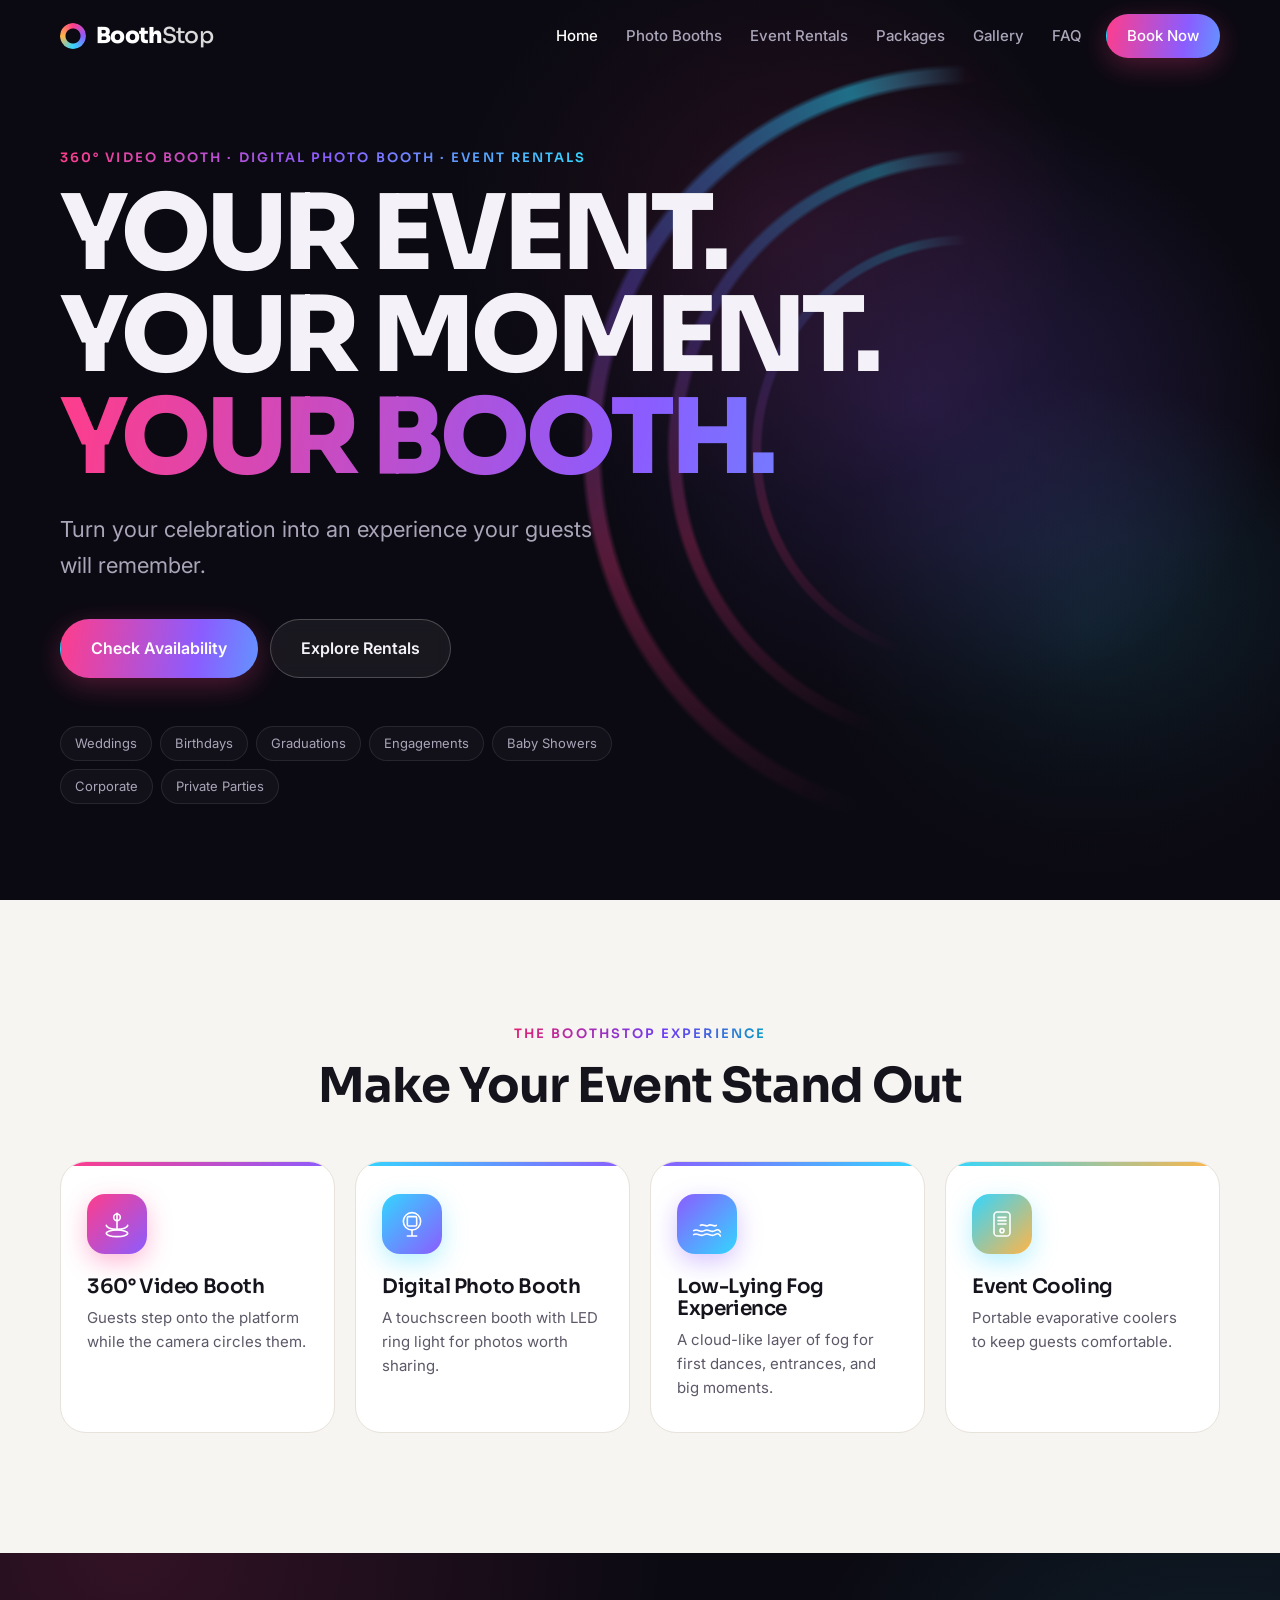
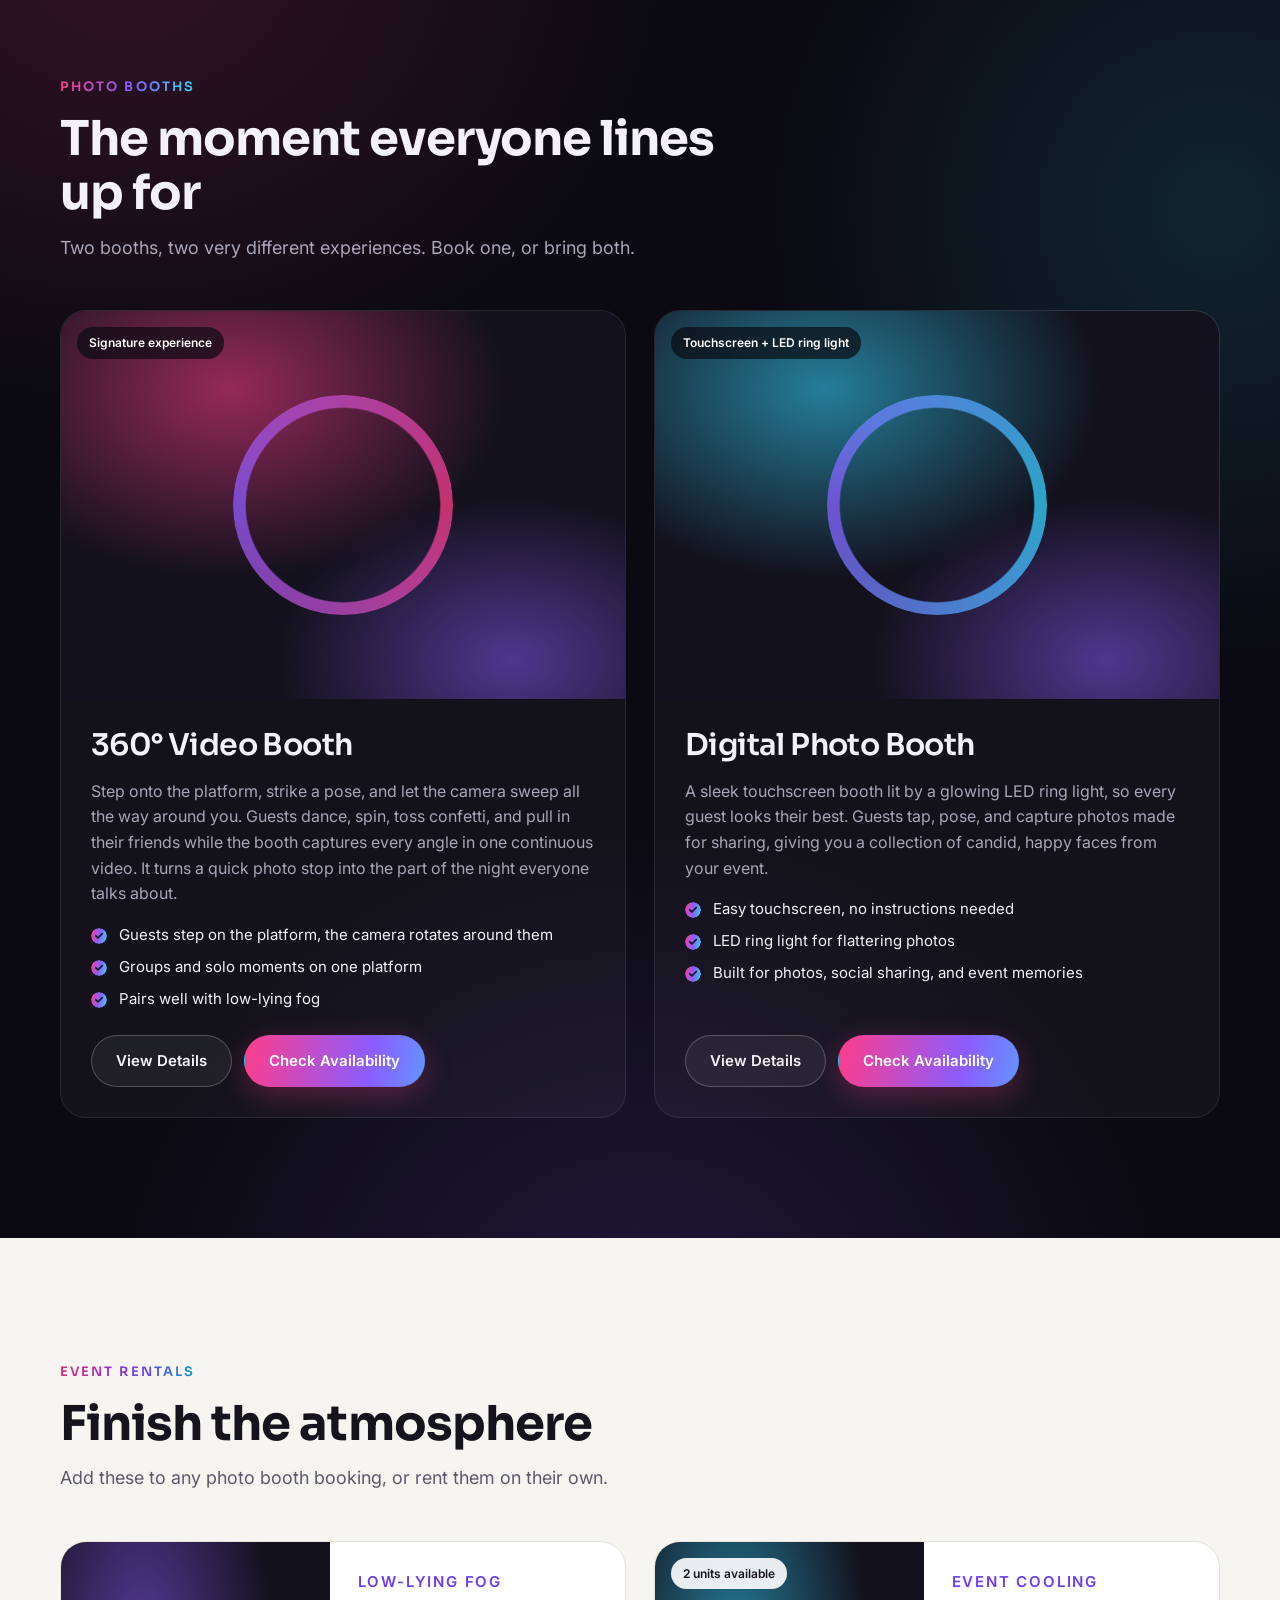
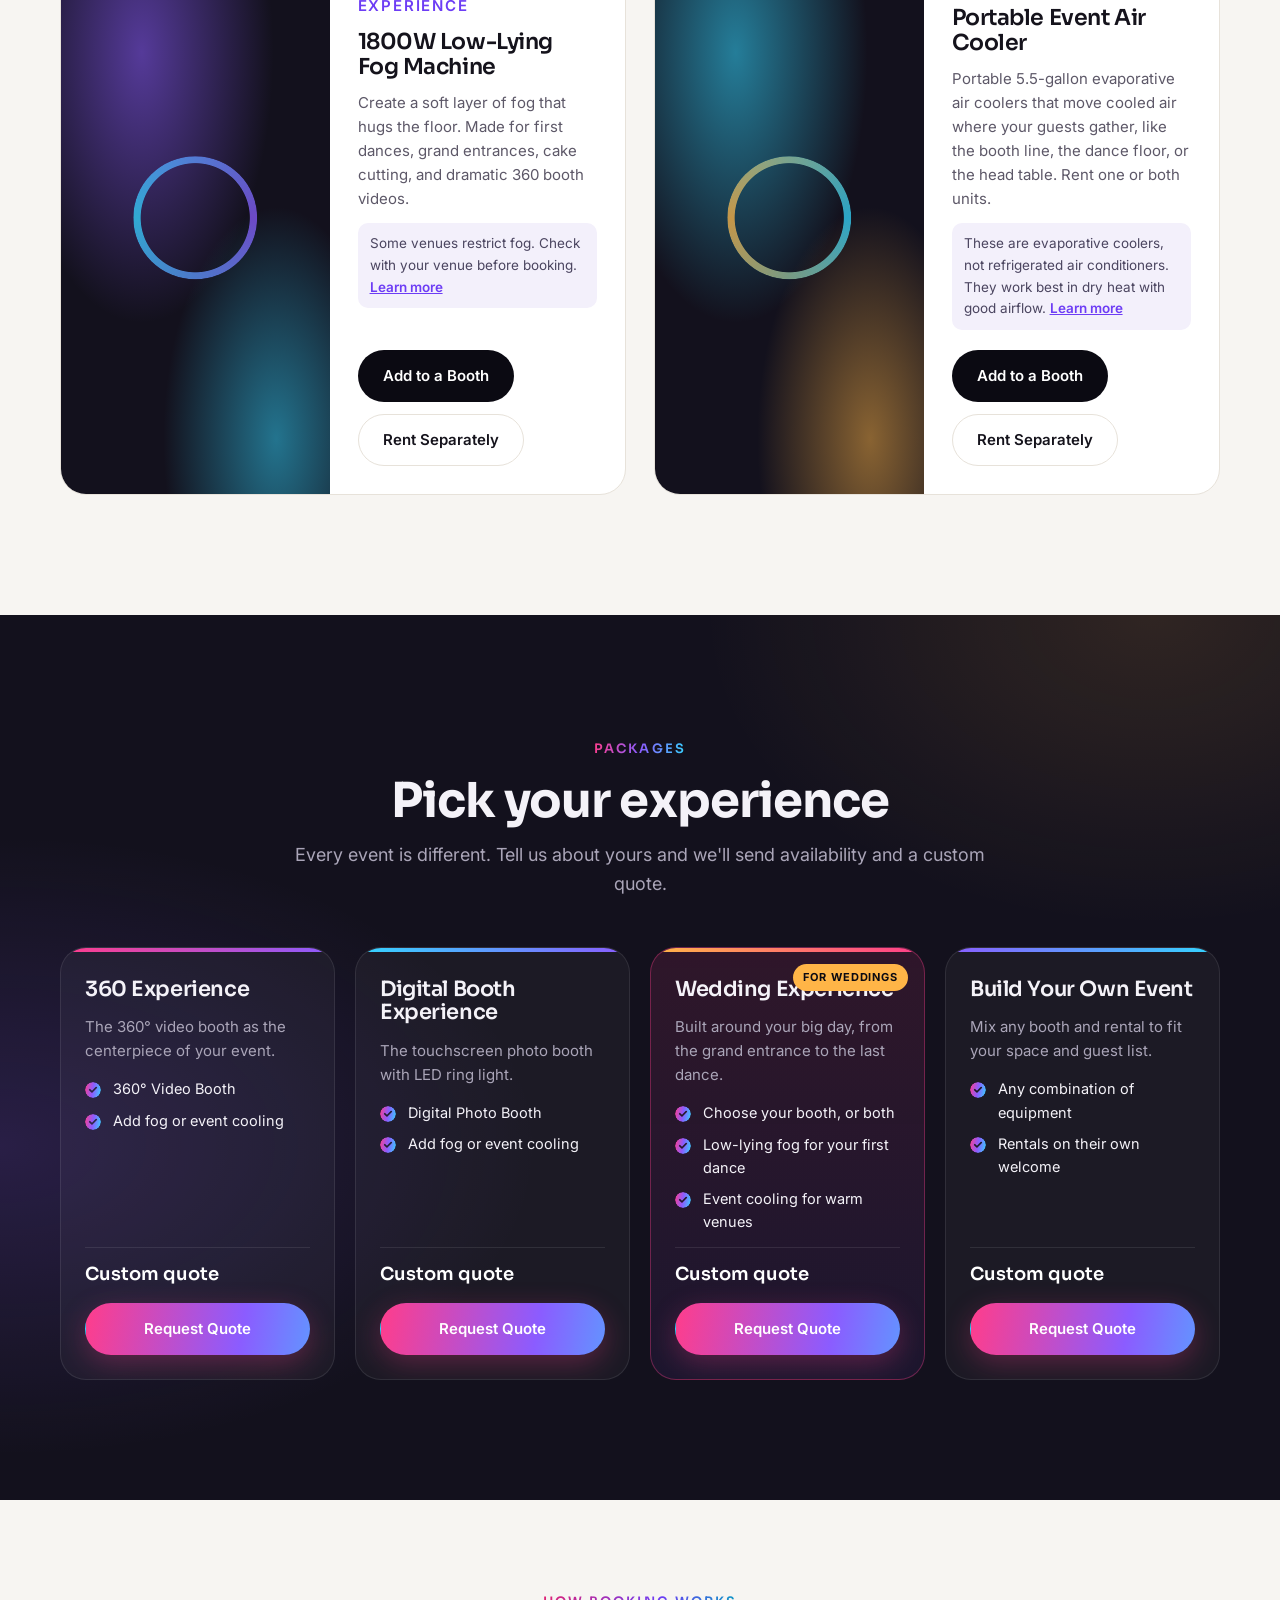
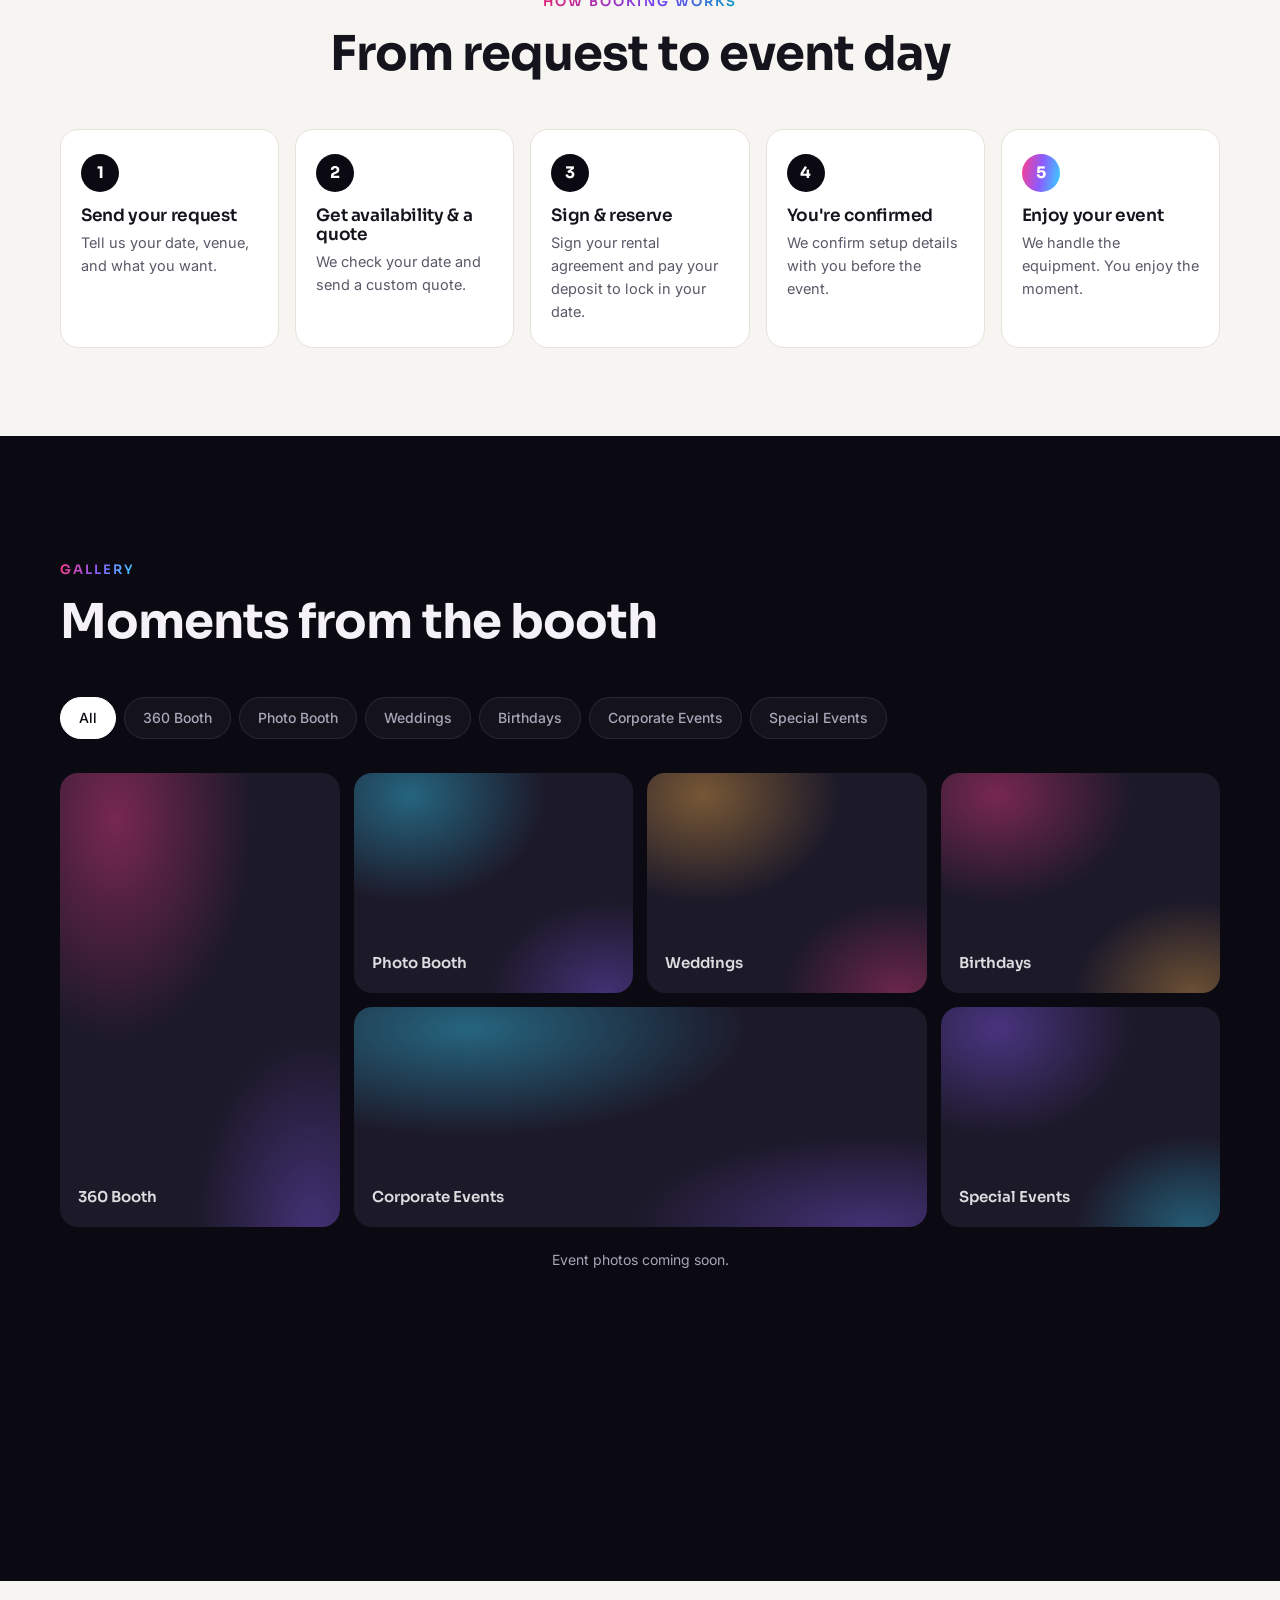
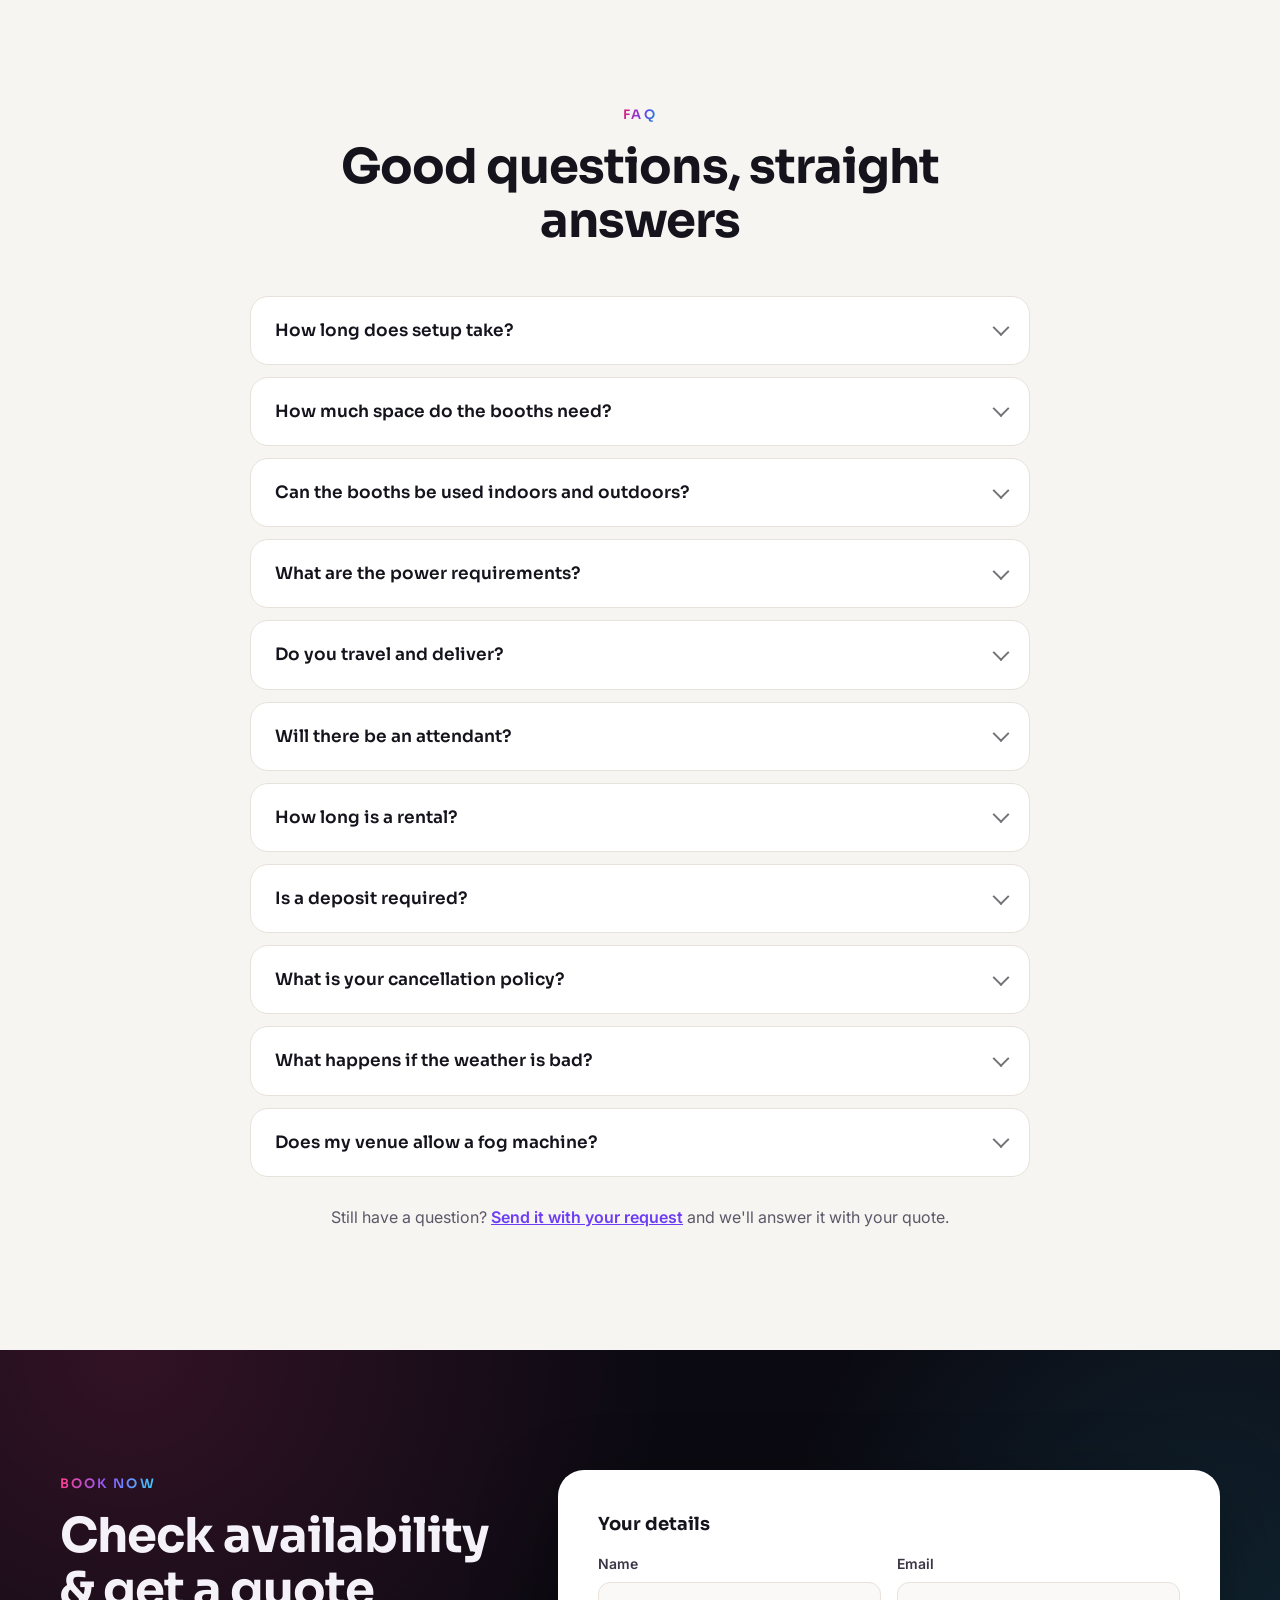
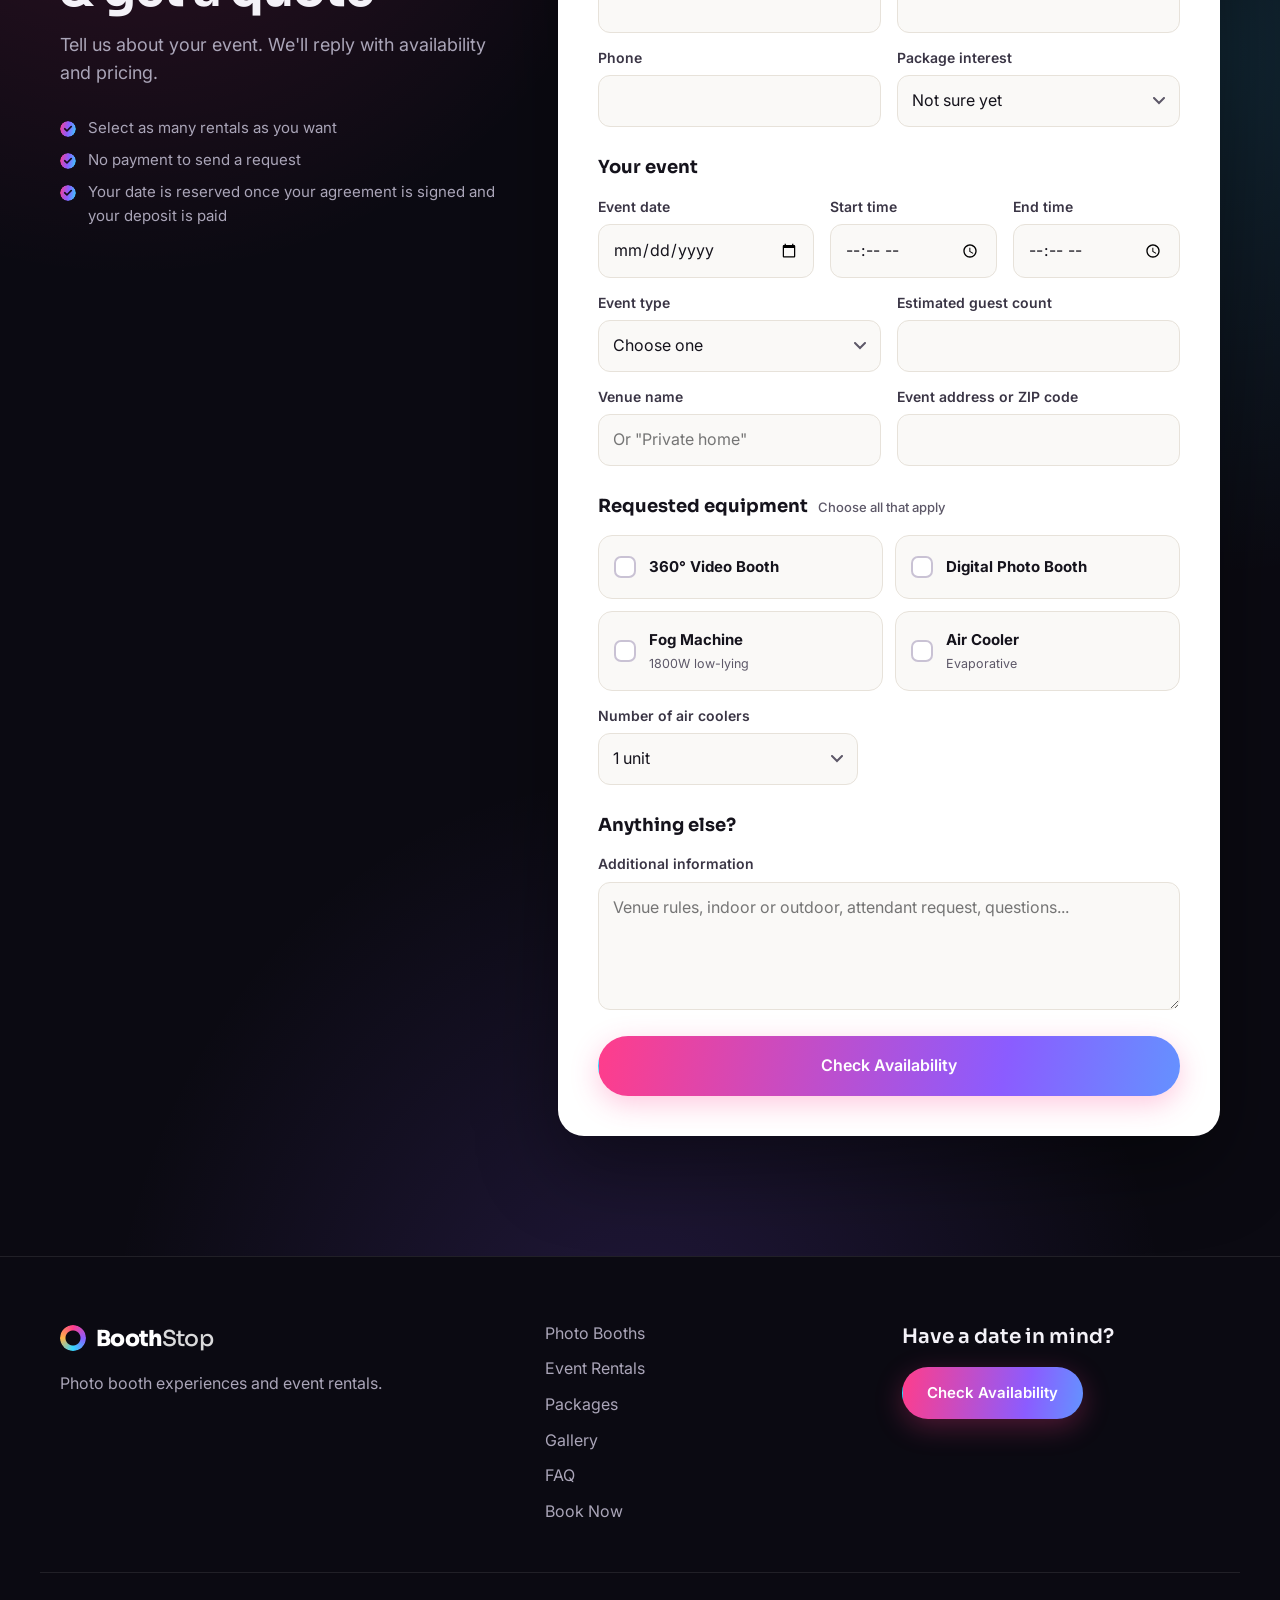
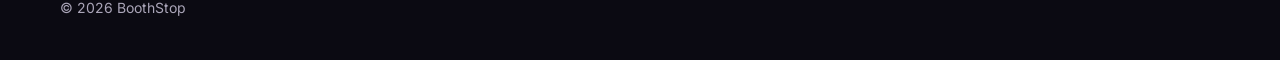
==== boothstop/index.html @ bef173d6 "Rename YouBooth to BoothStop Rename the site folder to boothstop/ and replace the brand name in the " ====
<!DOCTYPE html>
<html lang="en">
<head>
<meta charset="UTF-8">
<meta name="viewport" content="width=device-width,initial-scale=1.0">
<title>BoothStop | 360 Video Booth, Photo Booth &amp; Event Rentals</title>
<meta name="description" content="BoothStop brings a 360° video booth, a touchscreen digital photo booth, low-lying fog, and event cooling to weddings, birthdays, graduations, corporate events, and celebrations.">
<meta name="theme-color" content="#0b0a12">
<meta property="og:title" content="BoothStop | Your Event. Your Moment. Your Booth.">
<meta property="og:description" content="360° video booth, digital photo booth, low-lying fog, and event cooling rentals.">
<meta property="og:type" content="website">
<meta property="og:image" content="images/hero.jpg">
<link rel="icon" href="data:image/svg+xml,<svg xmlns='http://www.w3.org/2000/svg' viewBox='0 0 100 100'><defs><linearGradient id='g' x1='0' y1='0' x2='1' y2='1'><stop offset='0' stop-color='%23ff3d8b'/><stop offset='1' stop-color='%2333d6ff'/></linearGradient></defs><circle cx='50' cy='50' r='38' fill='none' stroke='url(%23g)' stroke-width='14'/></svg>">
<link rel="preconnect" href="https://fonts.googleapis.com">
<link rel="preconnect" href="https://fonts.gstatic.com" crossorigin>
<link href="https://fonts.googleapis.com/css2?family=Inter:wght@400;500;600&family=Sora:wght@500;600;700;800&display=swap" rel="stylesheet">
<link rel="stylesheet" href="styles.css">
</head>
<body>

<a class="skip" href="#main">Skip to content</a>

<!-- ============ HEADER ============ -->
<header class="site-header" id="top">
  <div class="wrap header-inner">
    <a href="#home" class="brand" aria-label="BoothStop home">
      <span class="brand-ring" aria-hidden="true"></span>
      <span class="brand-name">Booth<span>Stop</span></span>
    </a>
    <nav class="nav" id="nav" aria-label="Main">
      <a href="#home">Home</a>
      <a href="#photo-booths">Photo Booths</a>
      <a href="#event-rentals">Event Rentals</a>
      <a href="#packages">Packages</a>
      <a href="#gallery">Gallery</a>
      <a href="#faq">FAQ</a>
      <a href="#book" class="btn btn-primary btn-sm nav-cta">Book Now</a>
    </nav>
    <button class="menu-btn" id="menuBtn" aria-label="Open menu" aria-expanded="false" aria-controls="nav">
      <span></span><span></span><span></span>
    </button>
  </div>
</header>

<main id="main">

<!-- ============ HERO ============ -->
<section class="hero dark" id="home">
  <div class="hero-media" aria-hidden="true">
    <!-- Drop your best 360 booth event photo at images/hero.jpg (landscape, 2000px+ wide).
         Optional: images/hero.mp4 (short muted 360 clip) plays on top of the photo. -->
    <img class="hero-img" src="images/hero.jpg" alt="" data-optional>
    <video class="hero-video" autoplay muted loop playsinline preload="metadata" poster="images/hero.jpg" data-optional>
      <source src="images/hero.mp4" type="video/mp4">
    </video>
    <div class="hero-fallback">
      <div class="orbit"><span></span><span></span><span></span></div>
    </div>
    <div class="hero-shade"></div>
  </div>
  <div class="wrap hero-content">
    <p class="eyebrow">360° Video Booth · Digital Photo Booth · Event Rentals</p>
    <h1><span class="line">Your Event.</span><span class="line">Your Moment.</span><span class="line grad-text">Your Booth.</span></h1>
    <p class="lead">Turn your celebration into an experience your guests will remember.</p>
    <div class="btn-row">
      <a href="#book" class="btn btn-primary btn-lg">Check Availability</a>
      <a href="#event-rentals" class="btn btn-ghost btn-lg">Explore Rentals</a>
    </div>
    <ul class="hero-events" aria-label="Events we serve">
      <li>Weddings</li><li>Birthdays</li><li>Graduations</li><li>Engagements</li>
      <li>Baby Showers</li><li>Corporate</li><li>Private Parties</li>
    </ul>
  </div>
</section>

<!-- ============ STAND OUT ============ -->
<section class="section light" id="stand-out">
  <div class="wrap">
    <div class="section-head center">
      <p class="eyebrow">The BoothStop experience</p>
      <h2>Make Your Event Stand Out</h2>
    </div>
    <div class="feature-grid">
      <a href="#photo-booths" class="feature reveal" style="--c1:var(--magenta);--c2:var(--violet)">
        <span class="feature-icon" aria-hidden="true">
          <svg viewBox="0 0 48 48"><ellipse cx="24" cy="38" rx="16" ry="5"/><path d="M24 8v24"/><circle cx="24" cy="14" r="5"/><path d="M8 26a16 6 0 0 0 32 0"/></svg>
        </span>
        <h3>360° Video Booth</h3>
        <p>Guests step onto the platform while the camera circles them.</p>
      </a>
      <a href="#photo-booths" class="feature reveal" style="--c1:var(--cyan);--c2:var(--violet)">
        <span class="feature-icon" aria-hidden="true">
          <svg viewBox="0 0 48 48"><circle cx="24" cy="20" r="13"/><rect x="17" y="13" width="14" height="14" rx="2"/><path d="M24 33v9M17 42h14"/></svg>
        </span>
        <h3>Digital Photo Booth</h3>
        <p>A touchscreen booth with LED ring light for photos worth sharing.</p>
      </a>
      <a href="#event-rentals" class="feature reveal" style="--c1:var(--violet);--c2:var(--cyan)">
        <span class="feature-icon" aria-hidden="true">
          <svg viewBox="0 0 48 48"><path d="M4 34c6-4 10 4 16 0s10 4 16 0 8 2 8 2"/><path d="M4 40c6-4 10 4 16 0s10 4 16 0 8 2 8 2"/><path d="M14 26c4-3 8 3 12 0s8 3 12 0"/></svg>
        </span>
        <h3>Low-Lying Fog Experience</h3>
        <p>A cloud-like layer of fog for first dances, entrances, and big moments.</p>
      </a>
      <a href="#event-rentals" class="feature reveal" style="--c1:var(--cyan);--c2:var(--amber)">
        <span class="feature-icon" aria-hidden="true">
          <svg viewBox="0 0 48 48"><rect x="12" y="6" width="24" height="36" rx="5"/><path d="M18 14h12M18 19h12M18 24h12"/><circle cx="24" cy="34" r="3"/></svg>
        </span>
        <h3>Event Cooling</h3>
        <p>Portable evaporative coolers to keep guests comfortable.</p>
      </a>
    </div>
  </div>
</section>

<!-- ============ PHOTO BOOTHS ============ -->
<section class="section dark glow-bg" id="photo-booths">
  <div class="wrap">
    <div class="section-head">
      <p class="eyebrow">Photo Booths</p>
      <h2>The moment everyone lines up for</h2>
      <p class="sub">Two booths, two very different experiences. Book one, or bring both.</p>
    </div>

    <div class="booth-grid">
      <article class="booth-card reveal" data-product="360-booth">
        <div class="media product" data-label="360° Video Booth" style="--c1:var(--magenta);--c2:var(--violet)">
          <!-- Your photo: images/360-booth.jpg -->
          <img src="images/360-booth.jpg" alt="BoothStop 360 degree video booth platform with rotating camera arm" loading="lazy" data-optional>
          <span class="tag">Signature experience</span>
        </div>
        <div class="card-body">
          <h3>360° Video Booth</h3>
          <p>Step onto the platform, strike a pose, and let the camera sweep all the way around you. Guests dance, spin, toss confetti, and pull in their friends while the booth captures every angle in one continuous video. It turns a quick photo stop into the part of the night everyone talks about.</p>
          <ul class="ticks">
            <li>Guests step on the platform, the camera rotates around them</li>
            <li>Groups and solo moments on one platform</li>
            <li>Pairs well with low-lying fog</li>
          </ul>
          <div class="btn-row">
            <button class="btn btn-ghost" data-details="360-booth">View Details</button>
            <a href="#book" class="btn btn-primary" data-prefill="360">Check Availability</a>
          </div>
        </div>
      </article>

      <article class="booth-card reveal" data-product="digital-booth">
        <div class="media product" data-label="Digital Photo Booth" style="--c1:var(--cyan);--c2:var(--violet)">
          <!-- Your photo: images/digital-booth.jpg -->
          <img src="images/digital-booth.jpg" alt="BoothStop touchscreen digital photo booth with LED ring light" loading="lazy" data-optional>
          <span class="tag">Touchscreen + LED ring light</span>
        </div>
        <div class="card-body">
          <h3>Digital Photo Booth</h3>
          <p>A sleek touchscreen booth lit by a glowing LED ring light, so every guest looks their best. Guests tap, pose, and capture photos made for sharing, giving you a collection of candid, happy faces from your event.</p>
          <ul class="ticks">
            <li>Easy touchscreen, no instructions needed</li>
            <li>LED ring light for flattering photos</li>
            <li>Built for photos, social sharing, and event memories</li>
          </ul>
          <div class="btn-row">
            <button class="btn btn-ghost" data-details="digital-booth">View Details</button>
            <a href="#book" class="btn btn-primary" data-prefill="digital">Check Availability</a>
          </div>
        </div>
      </article>
    </div>
  </div>
</section>

<!-- ============ EVENT RENTALS ============ -->
<section class="section light" id="event-rentals">
  <div class="wrap">
    <div class="section-head">
      <p class="eyebrow">Event Rentals</p>
      <h2>Finish the atmosphere</h2>
      <p class="sub">Add these to any photo booth booking, or rent them on their own.</p>
    </div>

    <div class="rental-grid">
      <article class="rental-card reveal">
        <div class="media product" data-label="Low-Lying Fog Machine" style="--c1:var(--violet);--c2:var(--cyan)">
          <!-- Your photo: images/fog-machine.jpg -->
          <img src="images/fog-machine.jpg" alt="BoothStop 1800W low-lying fog machine" loading="lazy" data-optional>
        </div>
        <div class="card-body">
          <p class="kicker">Low-Lying Fog Experience</p>
          <h3>1800W Low-Lying Fog Machine</h3>
          <p>Create a soft layer of fog that hugs the floor. Made for first dances, grand entrances, cake cutting, and dramatic 360 booth videos.</p>
          <p class="note">Some venues restrict fog. Check with your venue before booking. <a href="#faq-fog">Learn more</a></p>
          <div class="btn-row">
            <a href="#book" class="btn btn-dark" data-prefill="fog" data-addon>Add to a Booth</a>
            <a href="#book" class="btn btn-outline" data-prefill="fog">Rent Separately</a>
          </div>
        </div>
      </article>

      <article class="rental-card reveal">
        <div class="media product" data-label="Portable Event Air Cooler" style="--c1:var(--cyan);--c2:var(--amber)">
          <!-- Your photo: images/air-cooler.jpg -->
          <img src="images/air-cooler.jpg" alt="BoothStop portable 5.5 gallon evaporative air cooler" loading="lazy" data-optional>
          <span class="tag tag-light">2 units available</span>
        </div>
        <div class="card-body">
          <p class="kicker">Event Cooling</p>
          <h3>Portable Event Air Cooler</h3>
          <p>Portable 5.5-gallon evaporative air coolers that move cooled air where your guests gather, like the booth line, the dance floor, or the head table. Rent one or both units.</p>
          <p class="note">These are evaporative coolers, not refrigerated air conditioners. They work best in dry heat with good airflow. <a href="#faq-weather">Learn more</a></p>
          <div class="btn-row">
            <a href="#book" class="btn btn-dark" data-prefill="cooler" data-addon>Add to a Booth</a>
            <a href="#book" class="btn btn-outline" data-prefill="cooler">Rent Separately</a>
          </div>
        </div>
      </article>
    </div>
  </div>
</section>

<!-- ============ PACKAGES ============ -->
<section class="section dark glow-bg alt" id="packages">
  <div class="wrap">
    <div class="section-head center">
      <p class="eyebrow">Packages</p>
      <h2>Pick your experience</h2>
      <p class="sub">Every event is different. Tell us about yours and we'll send availability and a custom quote.</p>
    </div>

    <div class="package-grid">
      <article class="package reveal" data-package="360-experience">
        <div class="package-top" style="--c1:var(--magenta);--c2:var(--violet)"></div>
        <h3>360 Experience</h3>
        <p>The 360° video booth as the centerpiece of your event.</p>
        <ul class="ticks">
          <li>360° Video Booth</li>
          <li>Add fog or event cooling</li>
        </ul>
        <p class="price" data-price>Custom quote</p>
        <a href="#book" class="btn btn-primary btn-block" data-package-select="360-experience">Request Quote</a>
      </article>

      <article class="package reveal" data-package="digital-experience">
        <div class="package-top" style="--c1:var(--cyan);--c2:var(--violet)"></div>
        <h3>Digital Booth Experience</h3>
        <p>The touchscreen photo booth with LED ring light.</p>
        <ul class="ticks">
          <li>Digital Photo Booth</li>
          <li>Add fog or event cooling</li>
        </ul>
        <p class="price" data-price>Custom quote</p>
        <a href="#book" class="btn btn-primary btn-block" data-package-select="digital-experience">Request Quote</a>
      </article>

      <article class="package featured reveal" data-package="wedding-experience">
        <span class="ribbon">For weddings</span>
        <div class="package-top" style="--c1:var(--amber);--c2:var(--magenta)"></div>
        <h3>Wedding Experience</h3>
        <p>Built around your big day, from the grand entrance to the last dance.</p>
        <ul class="ticks">
          <li>Choose your booth, or both</li>
          <li>Low-lying fog for your first dance</li>
          <li>Event cooling for warm venues</li>
        </ul>
        <p class="price" data-price>Custom quote</p>
        <a href="#book" class="btn btn-primary btn-block" data-package-select="wedding-experience">Request Quote</a>
      </article>

      <article class="package reveal" data-package="build-your-own">
        <div class="package-top" style="--c1:var(--violet);--c2:var(--cyan)"></div>
        <h3>Build Your Own Event</h3>
        <p>Mix any booth and rental to fit your space and guest list.</p>
        <ul class="ticks">
          <li>Any combination of equipment</li>
          <li>Rentals on their own welcome</li>
        </ul>
        <p class="price" data-price>Custom quote</p>
        <a href="#book" class="btn btn-primary btn-block" data-package-select="build-your-own">Request Quote</a>
      </article>
    </div>
  </div>
</section>

<!-- ============ HOW BOOKING WORKS ============ -->
<section class="section light tight" id="how-it-works">
  <div class="wrap">
    <div class="section-head center">
      <p class="eyebrow">How booking works</p>
      <h2>From request to event day</h2>
    </div>
    <ol class="steps">
      <li class="reveal"><span class="step-n">1</span><h3>Send your request</h3><p>Tell us your date, venue, and what you want.</p></li>
      <li class="reveal"><span class="step-n">2</span><h3>Get availability &amp; a quote</h3><p>We check your date and send a custom quote.</p></li>
      <li class="reveal"><span class="step-n">3</span><h3>Sign &amp; reserve</h3><p>Sign your rental agreement and pay your deposit to lock in your date.</p></li>
      <li class="reveal"><span class="step-n">4</span><h3>You're confirmed</h3><p>We confirm setup details with you before the event.</p></li>
      <li class="reveal"><span class="step-n">5</span><h3>Enjoy your event</h3><p>We handle the equipment. You enjoy the moment.</p></li>
    </ol>
  </div>
</section>

<!-- ============ TESTIMONIALS (hidden until you have real reviews) ============
     Remove the "hidden" attribute and replace the example block with real reviews. -->
<section class="section light" id="testimonials" hidden>
  <div class="wrap">
    <div class="section-head center"><p class="eyebrow">Reviews</p><h2>What hosts say</h2></div>
    <div class="quote-grid">
      <!-- <figure class="quote"><blockquote>Real review text.</blockquote><figcaption>Name, Event type</figcaption></figure> -->
    </div>
  </div>
</section>

<!-- ============ GALLERY ============ -->
<section class="section dark" id="gallery">
  <div class="wrap">
    <div class="section-head">
      <p class="eyebrow">Gallery</p>
      <h2>Moments from the booth</h2>
    </div>
    <div class="filters" role="tablist" aria-label="Gallery categories">
      <button role="tab" class="chip" aria-selected="true" data-filter="all">All</button>
      <button role="tab" class="chip" aria-selected="false" data-filter="360">360 Booth</button>
      <button role="tab" class="chip" aria-selected="false" data-filter="photo-booth">Photo Booth</button>
      <button role="tab" class="chip" aria-selected="false" data-filter="weddings">Weddings</button>
      <button role="tab" class="chip" aria-selected="false" data-filter="birthdays">Birthdays</button>
      <button role="tab" class="chip" aria-selected="false" data-filter="corporate">Corporate Events</button>
      <button role="tab" class="chip" aria-selected="false" data-filter="special">Special Events</button>
    </div>
    <div class="gallery-grid" id="galleryGrid" aria-live="polite"></div>
  </div>
</section>

<!-- ============ SERVICE AREA (hidden until defined) ============
     Remove "hidden" and list the cities or ZIP codes you serve. -->
<section class="section light tight" id="service-area" hidden>
  <div class="wrap">
    <div class="section-head center"><p class="eyebrow">Service area</p><h2>Where we travel</h2></div>
    <ul class="area-list"></ul>
  </div>
</section>

<!-- ============ FAQ ============ -->
<section class="section light" id="faq">
  <div class="wrap narrow">
    <div class="section-head center">
      <p class="eyebrow">FAQ</p>
      <h2>Good questions, straight answers</h2>
    </div>

    <div class="faq-list">
      <details>
        <summary>How long does setup take?</summary>
        <p>Setup time depends on which booth and rentals you book and how easy it is to reach your setup spot at the venue. We confirm your arrival and setup window in your quote, so everything is ready before guests arrive.</p>
      </details>
      <details>
        <summary>How much space do the booths need?</summary>
        <p>The 360° Video Booth needs open space around the platform so the camera can rotate safely. The Digital Photo Booth needs room for the booth plus a spot for guests to pose. Tell us about your venue and we'll confirm the space you need in your quote.</p>
      </details>
      <details>
        <summary>Can the booths be used indoors and outdoors?</summary>
        <p>Yes, with the right setup. Indoors is simplest. For outdoor events, the equipment needs a flat surface, shade, and protection from rain and wind. Share your plans in your request and we'll help you pick the right spot.</p>
      </details>
      <details>
        <summary>What are the power requirements?</summary>
        <p>Each piece of equipment needs access to a power outlet near its setup spot. The fog machine is rated at 1800W. In most US venues, one standard 15-amp circuit supplies about 1800W, so the fog machine should run on its own circuit, separate from the booth and coolers, to avoid tripping a breaker. Ask your venue which outlets share a circuit.</p>
      </details>
      <details>
        <summary>Do you travel and deliver?</summary>
        <p>Delivery and travel depend on where your event is. Include your venue address or ZIP code in your request and we'll include delivery details in your quote.</p>
      </details>
      <details>
        <summary>Will there be an attendant?</summary>
        <p>Let us know in your request if you want an attendant at your event. We'll confirm attendant availability and details in your quote.</p>
      </details>
      <details>
        <summary>How long is a rental?</summary>
        <p>Tell us your event start and end times. Your quote lists the rental window for your event.</p>
      </details>
      <details>
        <summary>Is a deposit required?</summary>
        <p>Yes. A deposit reserves your date. Your date is not held until your rental agreement is signed and your deposit is received. The deposit amount and payment details are in your quote.</p>
      </details>
      <details>
        <summary>What is your cancellation policy?</summary>
        <p>Cancellation terms are in your rental agreement, and you'll see them before you sign. If you have questions about them, ask before you book.</p>
      </details>
      <details id="faq-weather">
        <summary>What happens if the weather is bad?</summary>
        <p>Rain and strong wind can damage electronics, so outdoor setups need cover. If the forecast looks risky, we'll talk with you before event day about moving the setup to a covered area. For event cooling, keep in mind that our air coolers are evaporative. They cool best in dry heat with airflow and cool less in very humid weather.</p>
      </details>
      <details id="faq-fog">
        <summary>Does my venue allow a fog machine?</summary>
        <p>Some venues restrict fog or haze because it can set off smoke detectors or fire alarms. Check with your venue coordinator before booking and ask if they need to know in advance. We'll ask about venue rules during your quote.</p>
      </details>
    </div>
    <p class="faq-more">Still have a question? <a href="#book">Send it with your request</a> and we'll answer it with your quote.</p>
  </div>
</section>

<!-- ============ BOOKING ============ -->
<section class="section dark glow-bg" id="book">
  <div class="wrap book-wrap">
    <div class="book-intro">
      <p class="eyebrow">Book Now</p>
      <h2>Check availability &amp; get a quote</h2>
      <p class="sub">Tell us about your event. We'll reply with availability and pricing.</p>
      <ul class="ticks">
        <li>Select as many rentals as you want</li>
        <li>No payment to send a request</li>
        <li>Your date is reserved once your agreement is signed and your deposit is paid</li>
      </ul>
    </div>

    <div class="form-card">
      <form id="bookingForm" novalidate>
        <input type="hidden" name="package" id="packageField" value="">
        <!-- Spam trap: real people never see or fill this -->
        <input type="text" name="company_website" class="hp" tabindex="-1" autocomplete="off" aria-hidden="true">

        <fieldset>
          <legend>Your details</legend>
          <div class="grid-2">
            <label class="field">Name<input type="text" name="name" autocomplete="name" required></label>
            <label class="field">Email<input type="email" name="email" autocomplete="email" required></label>
            <label class="field">Phone<input type="tel" name="phone" autocomplete="tel" required></label>
            <label class="field">Package interest
              <select name="packageInterest" id="packageSelect">
                <option value="">Not sure yet</option>
                <option value="360-experience">360 Experience</option>
                <option value="digital-experience">Digital Booth Experience</option>
                <option value="wedding-experience">Wedding Experience</option>
                <option value="build-your-own">Build Your Own Event</option>
              </select>
            </label>
          </div>
        </fieldset>

        <fieldset>
          <legend>Your event</legend>
          <div class="grid-3">
            <label class="field">Event date<input type="date" name="eventDate" id="eventDate" required></label>
            <label class="field">Start time<input type="time" name="startTime" id="startTime" required></label>
            <label class="field">End time<input type="time" name="endTime" id="endTime" required></label>
          </div>
          <p class="hint" id="overnightHint" hidden>Your event ends after midnight. We'll plan for that.</p>
          <div class="grid-2">
            <label class="field">Event type
              <select name="eventType" required>
                <option value="">Choose one</option>
                <option>Wedding</option>
                <option>Birthday</option>
                <option>Graduation</option>
                <option>Engagement Party</option>
                <option>Baby Shower</option>
                <option>Corporate Event</option>
                <option>Private Party</option>
                <option>Other Celebration</option>
              </select>
            </label>
            <label class="field">Estimated guest count<input type="number" name="guestCount" min="1" max="100000" inputmode="numeric" required></label>
            <label class="field">Venue name<input type="text" name="venueName" placeholder="Or &quot;Private home&quot;" required></label>
            <label class="field">Event address or ZIP code<input type="text" name="location" autocomplete="postal-code" required></label>
          </div>
        </fieldset>

        <fieldset>
          <legend>Requested equipment <span class="legend-note">Choose all that apply</span></legend>
          <div class="equip-grid" id="equipGroup">
            <label class="equip"><input type="checkbox" name="equipment" value="360-booth"><span><strong>360° Video Booth</strong></span></label>
            <label class="equip"><input type="checkbox" name="equipment" value="digital-booth"><span><strong>Digital Photo Booth</strong></span></label>
            <label class="equip"><input type="checkbox" name="equipment" value="fog-machine"><span><strong>Fog Machine</strong><small>1800W low-lying</small></span></label>
            <label class="equip"><input type="checkbox" name="equipment" value="air-cooler" id="coolerCheck"><span><strong>Air Cooler</strong><small>Evaporative</small></span></label>
          </div>
          <label class="field cooler-count" id="coolerCountWrap" hidden>Number of air coolers
            <select name="airCoolerCount" id="coolerCount"></select>
          </label>
          <p class="error-msg" id="equipError" hidden>Choose at least one item, or pick a package above.</p>
        </fieldset>

        <fieldset>
          <legend>Anything else?</legend>
          <label class="field">Additional information
            <textarea name="notes" rows="4" placeholder="Venue rules, indoor or outdoor, attendant request, questions..."></textarea>
          </label>
        </fieldset>

        <button type="submit" class="btn btn-primary btn-lg btn-block" id="submitBtn">Check Availability</button>
        <p class="form-status" id="formStatus" role="alert" hidden></p>
      </form>

      <div class="thanks" id="thanks" hidden tabindex="-1">
        <div class="thanks-ring" aria-hidden="true"></div>
        <h3>Request received</h3>
        <p>Thank you for choosing BoothStop. We received your event request and will contact you with availability and pricing.</p>
        <p class="ref">Your reference: <strong id="refId"></strong></p>
        <button class="btn btn-ghost" id="anotherBtn">Send another request</button>
      </div>
    </div>
  </div>
</section>

</main>

<!-- ============ FOOTER ============ -->
<footer class="site-footer dark">
  <div class="wrap footer-inner">
    <div>
      <a href="#home" class="brand"><span class="brand-ring" aria-hidden="true"></span><span class="brand-name">Booth<span>Stop</span></span></a>
      <p class="footer-tag">Photo booth experiences and event rentals.</p>
      <ul class="contact" id="contactList"></ul>
    </div>
    <nav class="footer-nav" aria-label="Footer">
      <a href="#photo-booths">Photo Booths</a>
      <a href="#event-rentals">Event Rentals</a>
      <a href="#packages">Packages</a>
      <a href="#gallery">Gallery</a>
      <a href="#faq">FAQ</a>
      <a href="#book">Book Now</a>
    </nav>
    <div class="footer-cta">
      <p>Have a date in mind?</p>
      <a href="#book" class="btn btn-primary">Check Availability</a>
    </div>
  </div>
  <div class="wrap footer-bottom"><span>© <span id="year"></span> BoothStop</span></div>
</footer>

<!-- Mobile sticky CTA -->
<div class="sticky-cta" id="stickyCta">
  <a href="#book" class="btn btn-primary btn-block">Check Availability</a>
</div>

<!-- ============ DETAILS DIALOG ============ -->
<dialog id="detailsDialog" aria-labelledby="dlgTitle">
  <button class="dlg-close" id="dlgClose" aria-label="Close">×</button>
  <div id="dlgBody"></div>
</dialog>

<template id="tpl-360-booth">
  <p class="eyebrow">Signature experience</p>
  <h3 id="dlgTitle">360° Video Booth</h3>
  <p>The 360° Video Booth turns guests into the stars of their own video. They step onto the platform, and the camera rotates all the way around them, capturing every angle in one smooth, continuous shot.</p>
  <h4>How it works</h4>
  <ol class="dlg-steps">
    <li>Guests step onto the platform, alone or with friends.</li>
    <li>The camera rotates around them while they pose, dance, or celebrate.</li>
    <li>Everyone gets a moment that feels like a music video.</li>
  </ol>
  <h4>Great for</h4>
  <p>Weddings, birthdays, graduations, engagement parties, corporate events, and any celebration where you want guests on their feet.</p>
  <h4>Make it bigger</h4>
  <p>Add the low-lying fog machine for a cloud effect around the platform.</p>
  <h4>We confirm with your quote</h4>
  <p>Space around the platform, power access, and your setup window.</p>
  <a href="#book" class="btn btn-primary btn-block" data-prefill="360" data-close>Check Availability</a>
</template>

<template id="tpl-digital-booth">
  <p class="eyebrow">Touchscreen + LED ring light</p>
  <h3 id="dlgTitle">Digital Photo Booth</h3>
  <p>A modern touchscreen photo booth with an LED ring light that gives every guest bright, flattering light. It is easy for guests of every age to use and built for photos people want to share.</p>
  <h4>How it works</h4>
  <ol class="dlg-steps">
    <li>Guests tap the touchscreen to start.</li>
    <li>They pose under the LED ring light.</li>
    <li>Photos are ready for social sharing and event memories.</li>
  </ol>
  <h4>Great for</h4>
  <p>Weddings, baby showers, birthdays, graduations, corporate events, and private parties.</p>
  <h4>We confirm with your quote</h4>
  <p>Space for the booth and posing area, power access, and your setup window.</p>
  <a href="#book" class="btn btn-primary btn-block" data-prefill="digital" data-close>Check Availability</a>
</template>

<script src="config.js"></script>
<script src="app.js"></script>
</body>
</html>
---- boothstop/styles.css ----
/* ============ TOKENS ============ */
:root{
  --ink:#0b0a12;
  --ink-2:#13111d;
  --ink-3:#1c1929;
  --ink-line:rgba(255,255,255,.09);
  --paper:#f7f5f2;
  --paper-2:#ffffff;
  --paper-line:#e7e2da;
  --text-dark:#15131c;
  --text-dark-2:#5d5868;
  --text-light:#f4f2f8;
  --text-light-2:#aaa5b8;

  /* LED ring light accents */
  --magenta:#ff3d8b;
  --violet:#8b5cff;
  --cyan:#33d6ff;
  --amber:#ffb547;
  --grad:linear-gradient(100deg,var(--magenta),var(--violet) 50%,var(--cyan));

  --r-sm:10px;
  --r:18px;
  --r-lg:26px;
  --shadow:0 10px 40px rgba(12,8,30,.12);
  --head-h:72px;
  --font-head:'Sora',system-ui,sans-serif;
  --font-body:'Inter',system-ui,-apple-system,'Segoe UI',sans-serif;
}

*,*::before,*::after{box-sizing:border-box;margin:0;padding:0}
html{scroll-behavior:smooth;scroll-padding-top:calc(var(--head-h) + 8px);-webkit-text-size-adjust:100%}
body{font-family:var(--font-body);font-size:16px;line-height:1.6;background:var(--paper);color:var(--text-dark);overflow-x:hidden}
img,video{display:block;max-width:100%}
a{color:inherit}
button{font:inherit;cursor:pointer}
h1,h2,h3,h4{font-family:var(--font-head);line-height:1.12;letter-spacing:-.02em}
h2{font-size:clamp(30px,4.6vw,48px);font-weight:700}
h3{font-size:22px;font-weight:600}
h4{font-size:15px;font-weight:600;margin:20px 0 6px}
:focus-visible{outline:3px solid var(--cyan);outline-offset:3px;border-radius:6px}

.skip{position:absolute;left:-9999px;top:8px;z-index:200;background:#fff;color:#000;padding:8px 14px;border-radius:8px}
.skip:focus{left:8px}

.wrap{width:100%;max-width:1200px;margin:0 auto;padding:0 20px}
.wrap.narrow{max-width:820px}
.section{padding:clamp(72px,10vw,120px) 0;position:relative}
.section.tight{padding:clamp(56px,7vw,88px) 0}
.dark{background:var(--ink);color:var(--text-light)}
.light{background:var(--paper);color:var(--text-dark)}
.glow-bg{background:
  radial-gradient(60% 50% at 10% 0%,rgba(255,61,139,.16),transparent 70%),
  radial-gradient(50% 50% at 95% 20%,rgba(51,214,255,.13),transparent 70%),
  radial-gradient(60% 60% at 50% 110%,rgba(139,92,255,.18),transparent 70%),
  var(--ink)}
.glow-bg.alt{background:
  radial-gradient(50% 50% at 90% 0%,rgba(255,181,71,.12),transparent 70%),
  radial-gradient(60% 50% at 0% 60%,rgba(139,92,255,.18),transparent 70%),
  var(--ink-2)}

.section-head{max-width:720px;margin-bottom:48px}
.section-head.center{margin-left:auto;margin-right:auto;text-align:center}
.eyebrow{font-family:var(--font-head);font-size:13px;font-weight:600;letter-spacing:.16em;text-transform:uppercase;background:var(--grad);-webkit-background-clip:text;background-clip:text;color:transparent;margin-bottom:14px;display:inline-block}
.light .eyebrow{background:linear-gradient(100deg,#e02274,#6d3df5 60%,#0a9cc4);-webkit-background-clip:text;background-clip:text}
.sub{font-size:18px;margin-top:14px;color:var(--text-dark-2)}
.dark .sub{color:var(--text-light-2)}
.grad-text{background:var(--grad);-webkit-background-clip:text;background-clip:text;color:transparent}

/* ============ BUTTONS ============ */
.btn{display:inline-flex;align-items:center;justify-content:center;gap:8px;border-radius:999px;padding:13px 24px;font-weight:600;font-size:15px;text-decoration:none;border:1.5px solid transparent;transition:transform .2s ease,box-shadow .2s ease,background .2s ease,border-color .2s ease;white-space:nowrap;min-height:48px}
.btn:hover{transform:translateY(-1px)}
.btn:active{transform:translateY(0)}
.btn-primary{background:var(--grad);background-size:140% 100%;color:#fff;box-shadow:0 8px 28px rgba(255,61,139,.28)}
.btn-primary:hover{background-position:100% 0;box-shadow:0 10px 34px rgba(139,92,255,.38)}
.btn-ghost{background:rgba(255,255,255,.06);color:var(--text-light);border-color:rgba(255,255,255,.22);backdrop-filter:blur(8px)}
.btn-ghost:hover{background:rgba(255,255,255,.12);border-color:rgba(255,255,255,.4)}
.btn-dark{background:var(--ink);color:#fff}
.btn-dark:hover{background:var(--ink-3)}
.btn-outline{background:transparent;color:var(--text-dark);border-color:var(--paper-line)}
.btn-outline:hover{border-color:var(--text-dark)}
.btn-sm{padding:9px 18px;min-height:40px;font-size:14px}
.btn-lg{padding:16px 30px;font-size:16px;min-height:56px}
.btn-block{width:100%}
.btn-row{display:flex;flex-wrap:wrap;gap:12px}
.btn[disabled]{opacity:.6;pointer-events:none}

/* ============ HEADER ============ */
.site-header{position:fixed;inset:0 0 auto;z-index:100;height:var(--head-h);transition:background .3s ease,border-color .3s ease;border-bottom:1px solid transparent}
.site-header.scrolled{background:rgba(11,10,18,.82);backdrop-filter:blur(14px) saturate(1.4);-webkit-backdrop-filter:blur(14px) saturate(1.4);border-color:var(--ink-line)}
.header-inner{height:100%;display:flex;align-items:center;justify-content:space-between;gap:20px}
.brand{display:inline-flex;align-items:center;gap:10px;text-decoration:none;color:#fff}
.brand-ring{width:26px;height:26px;border-radius:50%;background:conic-gradient(from 0deg,var(--magenta),var(--violet),var(--cyan),var(--amber),var(--magenta));-webkit-mask:radial-gradient(circle,transparent 7px,#000 8px);mask:radial-gradient(circle,transparent 7px,#000 8px);box-shadow:0 0 18px rgba(255,61,139,.45)}
.brand-name{font-family:var(--font-head);font-weight:800;font-size:22px;letter-spacing:-.03em}
.brand-name span{font-weight:500;opacity:.85}
.nav{display:flex;align-items:center;gap:4px}
.nav a{color:var(--text-light-2);text-decoration:none;font-size:15px;font-weight:500;padding:8px 12px;border-radius:999px;transition:color .2s}
.nav a:hover,.nav a.active{color:#fff}
.nav a.nav-cta{color:#fff;margin-left:8px;padding:9px 20px}
.menu-btn{display:none;width:44px;height:44px;border:0;background:transparent;flex-direction:column;justify-content:center;align-items:center;gap:5px}
.menu-btn span{width:22px;height:2px;background:#fff;border-radius:2px;transition:transform .25s,opacity .25s}
.menu-btn[aria-expanded="true"] span:nth-child(1){transform:translateY(7px) rotate(45deg)}
.menu-btn[aria-expanded="true"] span:nth-child(2){opacity:0}
.menu-btn[aria-expanded="true"] span:nth-child(3){transform:translateY(-7px) rotate(-45deg)}

@media (max-width:980px){
  .menu-btn{display:flex}
  .nav{position:fixed;inset:var(--head-h) 0 auto;flex-direction:column;align-items:stretch;gap:0;background:rgba(11,10,18,.97);backdrop-filter:blur(14px);-webkit-backdrop-filter:blur(14px);padding:12px 20px 24px;border-bottom:1px solid var(--ink-line);transform:translateY(-8px);opacity:0;visibility:hidden;transition:opacity .2s,transform .2s,visibility .2s}
  .nav.open{opacity:1;transform:none;visibility:visible}
  .nav a{padding:14px 4px;font-size:17px;border-radius:0;border-bottom:1px solid var(--ink-line)}
  .nav a.nav-cta{margin:16px 0 0;border:0;border-radius:999px;padding:14px}
  .site-header.menu-open{background:rgba(11,10,18,.97)}
}

/* ============ HERO ============ */
.hero{min-height:100svh;display:flex;align-items:center;position:relative;overflow:hidden;padding:calc(var(--head-h) + 48px) 0 72px}
.hero-media{position:absolute;inset:0;z-index:0}
.hero-img,.hero-video{position:absolute;inset:0;width:100%;height:100%;object-fit:cover;z-index:1}
.hero-fallback{position:absolute;inset:0;background:
  radial-gradient(40% 50% at 72% 45%,rgba(139,92,255,.35),transparent 70%),
  radial-gradient(30% 40% at 85% 70%,rgba(51,214,255,.22),transparent 70%),
  radial-gradient(35% 45% at 60% 25%,rgba(255,61,139,.25),transparent 70%),
  var(--ink);z-index:0}
.hero.has-media .hero-fallback{display:none}
.orbit{position:absolute;right:-6vw;top:50%;width:min(70vw,780px);aspect-ratio:1;transform:translateY(-50%)}
.orbit span{position:absolute;inset:0;border-radius:50%;background:conic-gradient(from 0deg,transparent 0 55%,var(--magenta) 70%,var(--violet) 82%,var(--cyan) 95%,transparent);-webkit-mask:radial-gradient(circle,transparent 66%,#000 67%,#000 69%,transparent 70%);mask:radial-gradient(circle,transparent 66%,#000 67%,#000 69%,transparent 70%);filter:drop-shadow(0 0 18px rgba(255,61,139,.6));animation:spin 14s linear infinite}
.orbit span:nth-child(2){inset:11%;animation-duration:20s;animation-direction:reverse;opacity:.7}
.orbit span:nth-child(3){inset:22%;animation-duration:28s;opacity:.45}
@keyframes spin{to{transform:rotate(360deg)}}
.hero-shade{position:absolute;inset:0;z-index:2;background:linear-gradient(90deg,rgba(11,10,18,.92) 0%,rgba(11,10,18,.7) 45%,rgba(11,10,18,.2) 100%),linear-gradient(0deg,rgba(11,10,18,.9),transparent 40%)}
.hero-content{position:relative;z-index:3}
.hero h1 .line{display:block;white-space:nowrap}
.hero h1{font-size:clamp(36px,10.5vw,104px);font-weight:800;letter-spacing:-.04em;line-height:.98;text-transform:uppercase;margin-bottom:24px}
.hero .lead{font-size:clamp(18px,2.2vw,22px);color:var(--text-light-2);max-width:540px;margin-bottom:36px}
.hero-events{list-style:none;display:flex;flex-wrap:wrap;gap:8px;margin-top:48px;max-width:640px}
.hero-events li{font-size:13px;color:var(--text-light-2);border:1px solid var(--ink-line);background:rgba(255,255,255,.03);padding:6px 14px;border-radius:999px}

/* ============ MEDIA (image slot with graceful fallback) ============ */
.media{position:relative;aspect-ratio:4/3;overflow:hidden;background:
  radial-gradient(70% 70% at 30% 20%,color-mix(in srgb,var(--c1,var(--magenta)) 55%,transparent),transparent 70%),
  radial-gradient(60% 60% at 80% 90%,color-mix(in srgb,var(--c2,var(--cyan)) 50%,transparent),transparent 70%),
  var(--ink-2)}
.media::after{content:"";position:absolute;left:50%;top:50%;width:min(46%,220px);aspect-ratio:1;transform:translate(-50%,-50%);border-radius:50%;background:conic-gradient(from 90deg,var(--c1,var(--magenta)),var(--c2,var(--cyan)),var(--c1,var(--magenta)));-webkit-mask:radial-gradient(circle,transparent 62%,#000 63%);mask:radial-gradient(circle,transparent 62%,#000 63%);opacity:.75;filter:drop-shadow(0 0 22px color-mix(in srgb,var(--c1,var(--magenta)) 60%,transparent))}
.media.has-img::after{display:none}
.media img{position:absolute;inset:0;width:100%;height:100%;object-fit:cover;transition:transform .6s ease}
.media.product.has-img{background:radial-gradient(80% 70% at 50% 45%,#ffffff,#eeeaf3)}
.media.product img{object-fit:contain;padding:22px}
.media .tag{position:absolute;top:16px;left:16px;z-index:2;font-size:12px;font-weight:600;padding:6px 12px;border-radius:999px;background:rgba(11,10,18,.7);color:#fff;backdrop-filter:blur(6px);-webkit-backdrop-filter:blur(6px)}
.media .tag-light{background:rgba(255,255,255,.9);color:var(--text-dark)}

/* ============ STAND OUT FEATURES ============ */
.feature-grid{display:grid;grid-template-columns:repeat(4,1fr);gap:20px}
.feature{display:block;text-decoration:none;background:var(--paper-2);border:1px solid var(--paper-line);border-radius:var(--r-lg);padding:32px 26px;position:relative;overflow:hidden;transition:transform .3s ease,box-shadow .3s ease,border-color .3s}
.feature::before{content:"";position:absolute;inset:0 0 auto;height:4px;background:linear-gradient(90deg,var(--c1),var(--c2))}
.feature:hover{transform:translateY(-4px);box-shadow:var(--shadow);border-color:transparent}
.feature-icon{width:60px;height:60px;border-radius:18px;display:grid;place-items:center;background:linear-gradient(135deg,var(--c1),var(--c2));margin-bottom:22px;box-shadow:0 8px 24px color-mix(in srgb,var(--c1) 35%,transparent)}
.feature-icon svg{width:32px;height:32px;fill:none;stroke:#fff;stroke-width:2.4;stroke-linecap:round;stroke-linejoin:round}
.feature h3{font-size:20px;margin-bottom:8px}
.feature p{color:var(--text-dark-2);font-size:15px}
@media (max-width:980px){.feature-grid{grid-template-columns:repeat(2,1fr)}}
@media (max-width:540px){.feature-grid{grid-template-columns:1fr}.feature{padding:26px 22px}}

/* ============ BOOTH CARDS ============ */
.booth-grid{display:grid;grid-template-columns:1fr 1fr;gap:28px}
.booth-card{background:rgba(255,255,255,.035);border:1px solid var(--ink-line);border-radius:var(--r-lg);overflow:hidden;display:flex;flex-direction:column;transition:border-color .3s,transform .3s}
.booth-card:hover{border-color:rgba(255,255,255,.2)}
.booth-card:hover .media img{transform:scale(1.04)}
.booth-card .media{aspect-ratio:16/11}
.card-body{padding:30px;display:flex;flex-direction:column;gap:16px;flex:1}
.card-body h3{font-size:clamp(24px,2.6vw,30px)}
.booth-card .card-body>p{color:var(--text-light-2)}
.card-body .btn-row{margin-top:auto;padding-top:8px}
.ticks{list-style:none;display:grid;gap:8px}
.ticks li{position:relative;padding-left:28px;font-size:15px}
.ticks li::before{content:"";position:absolute;left:0;top:5px;width:16px;height:16px;border-radius:50%;background:var(--grad);-webkit-mask:url("data:image/svg+xml,%3Csvg xmlns='http://www.w3.org/2000/svg' viewBox='0 0 16 16'%3E%3Cpath d='M8 0a8 8 0 1 0 0 16A8 8 0 0 0 8 0Zm3.7 6.2-4.2 4.3a.8.8 0 0 1-1.1 0L4.3 8.4a.8.8 0 1 1 1.1-1.1L7 8.8l3.6-3.7a.8.8 0 1 1 1.1 1.1Z'/%3E%3C/svg%3E") center/contain no-repeat;mask:url("data:image/svg+xml,%3Csvg xmlns='http://www.w3.org/2000/svg' viewBox='0 0 16 16'%3E%3Cpath d='M8 0a8 8 0 1 0 0 16A8 8 0 0 0 8 0Zm3.7 6.2-4.2 4.3a.8.8 0 0 1-1.1 0L4.3 8.4a.8.8 0 1 1 1.1-1.1L7 8.8l3.6-3.7a.8.8 0 1 1 1.1 1.1Z'/%3E%3C/svg%3E") center/contain no-repeat}
@media (max-width:860px){.booth-grid{grid-template-columns:1fr}.card-body{padding:24px}}

/* ============ RENTAL CARDS ============ */
.rental-grid{display:grid;grid-template-columns:1fr 1fr;gap:28px}
.rental-card{background:var(--paper-2);border:1px solid var(--paper-line);border-radius:var(--r-lg);overflow:hidden;display:grid;grid-template-columns:1fr 1.1fr;transition:box-shadow .3s}
.rental-card:hover{box-shadow:var(--shadow)}
.rental-card .media{aspect-ratio:auto;min-height:100%}
.rental-card .card-body{padding:28px;gap:12px}
.rental-card h3{font-size:22px}
.rental-card .card-body>p{color:var(--text-dark-2);font-size:15px}
.kicker{font-size:12px;font-weight:600;letter-spacing:.12em;text-transform:uppercase;color:#6d3df5!important}
.note{font-size:13.5px!important;background:#f3f0fb;border-radius:var(--r-sm);padding:10px 12px;color:#4b4560!important}
.note a{color:#6d3df5;font-weight:600}
@media (max-width:1060px){.rental-grid{grid-template-columns:1fr}}
@media (max-width:620px){.rental-card{grid-template-columns:1fr}.rental-card .media{aspect-ratio:4/3}.rental-card .card-body{padding:22px}}

/* ============ PACKAGES ============ */
.package-grid{display:grid;grid-template-columns:repeat(4,1fr);gap:20px;align-items:stretch}
.package{position:relative;background:rgba(255,255,255,.04);border:1px solid var(--ink-line);border-radius:var(--r-lg);padding:30px 24px 24px;display:flex;flex-direction:column;gap:14px;overflow:hidden;transition:transform .3s,border-color .3s}
.package:hover{transform:translateY(-4px);border-color:rgba(255,255,255,.22)}
.package-top{position:absolute;inset:0 0 auto;height:4px;background:linear-gradient(90deg,var(--c1),var(--c2))}
.package h3{font-size:21px}
.package>p{color:var(--text-light-2);font-size:15px}
.package .ticks li{font-size:14.5px}
.package .price{margin-top:auto;padding-top:12px;border-top:1px solid var(--ink-line);font-family:var(--font-head);font-weight:600;font-size:18px;color:#fff}
.package.featured{background:linear-gradient(180deg,rgba(255,61,139,.12),rgba(139,92,255,.08));border-color:rgba(255,61,139,.35)}
.ribbon{position:absolute;top:16px;right:16px;font-size:11px;font-weight:700;letter-spacing:.08em;text-transform:uppercase;padding:5px 10px;border-radius:999px;background:var(--amber);color:var(--ink)}
@media (max-width:1060px){.package-grid{grid-template-columns:repeat(2,1fr)}}
@media (max-width:600px){.package-grid{grid-template-columns:1fr}}

/* ============ STEPS ============ */
.steps{list-style:none;display:grid;grid-template-columns:repeat(5,1fr);gap:16px;counter-reset:s}
.steps li{background:var(--paper-2);border:1px solid var(--paper-line);border-radius:var(--r);padding:24px 20px;position:relative}
.step-n{display:grid;place-items:center;width:38px;height:38px;border-radius:50%;background:var(--ink);color:#fff;font-family:var(--font-head);font-weight:700;margin-bottom:14px}
.steps li:last-child .step-n{background:var(--grad)}
.steps h3{font-size:17px;margin-bottom:6px}
.steps p{font-size:14.5px;color:var(--text-dark-2)}
@media (max-width:1060px){.steps{grid-template-columns:repeat(3,1fr)}}
@media (max-width:680px){.steps{grid-template-columns:1fr}.steps li{display:grid;grid-template-columns:38px 1fr;column-gap:16px}.step-n{grid-row:span 2;margin:0}}

/* ============ GALLERY ============ */
.filters{display:flex;gap:8px;overflow-x:auto;padding-bottom:6px;margin-bottom:28px;scrollbar-width:none}
.filters::-webkit-scrollbar{display:none}
.chip{flex:0 0 auto;border:1px solid var(--ink-line);background:rgba(255,255,255,.04);color:var(--text-light-2);border-radius:999px;padding:9px 18px;font-size:14px;font-weight:500;min-height:40px;transition:all .2s}
.chip:hover{color:#fff;border-color:rgba(255,255,255,.3)}
.chip[aria-selected="true"]{background:#fff;color:var(--ink);border-color:#fff}
.gallery-grid{display:grid;grid-template-columns:repeat(4,1fr);grid-auto-rows:220px;grid-auto-flow:dense;gap:14px}
.g-item{border-radius:var(--r);overflow:hidden;position:relative;background:var(--ink-3);border:0;padding:0;animation:fadeIn .4s ease both}
.g-item.tall{grid-row:span 2}
.g-item.wide{grid-column:span 2}
.g-item img{width:100%;height:100%;object-fit:cover;transition:transform .5s}
.g-item:hover img{transform:scale(1.05)}
.g-item.placeholder{background:
  radial-gradient(70% 70% at 20% 10%,color-mix(in srgb,var(--c1) 40%,transparent),transparent 70%),
  radial-gradient(60% 60% at 90% 100%,color-mix(in srgb,var(--c2) 35%,transparent),transparent 70%),
  var(--ink-3);display:flex;align-items:flex-end;padding:18px;cursor:default}
.g-item.placeholder span{font-family:var(--font-head);font-weight:600;font-size:15px;color:rgba(255,255,255,.85)}
.gallery-note{grid-column:1/-1;color:var(--text-light-2);font-size:14px;text-align:center;padding-top:8px}
@keyframes fadeIn{from{opacity:0;transform:translateY(8px)}to{opacity:1;transform:none}}
@media (max-width:900px){.gallery-grid{grid-template-columns:repeat(2,1fr);grid-auto-rows:180px}}
@media (max-width:480px){.gallery-grid{grid-auto-rows:150px;gap:10px}.g-item.wide{grid-column:span 2}}

/* Lightbox reuses the dialog */
.lightbox-img{max-height:80vh;width:auto;margin:0 auto;border-radius:var(--r-sm)}

/* ============ FAQ ============ */
.faq-list{display:grid;gap:12px}
.faq-list details{background:var(--paper-2);border:1px solid var(--paper-line);border-radius:var(--r);transition:border-color .2s,box-shadow .2s}
.faq-list details[open]{border-color:#d6cdf5;box-shadow:0 6px 24px rgba(109,61,245,.07)}
.faq-list summary{list-style:none;cursor:pointer;padding:20px 56px 20px 24px;font-family:var(--font-head);font-weight:600;font-size:17px;position:relative}
.faq-list summary::-webkit-details-marker{display:none}
.faq-list summary::after{content:"";position:absolute;right:22px;top:50%;width:12px;height:12px;border-right:2px solid currentColor;border-bottom:2px solid currentColor;transform:translateY(-70%) rotate(45deg);transition:transform .25s;opacity:.6}
.faq-list details[open] summary::after{transform:translateY(-30%) rotate(-135deg)}
.faq-list details p{padding:0 24px 22px;color:var(--text-dark-2)}
.faq-more{text-align:center;margin-top:28px;color:var(--text-dark-2)}
.faq-more a{color:#6d3df5;font-weight:600}

/* ============ BOOKING ============ */
.book-wrap{display:grid;grid-template-columns:.8fr 1.2fr;gap:56px;align-items:start}
.book-intro{position:sticky;top:calc(var(--head-h) + 32px)}
.book-intro .ticks{margin-top:28px}
.book-intro .ticks li{color:var(--text-light-2)}
.form-card{background:var(--paper-2);color:var(--text-dark);border-radius:var(--r-lg);padding:clamp(22px,4vw,40px);box-shadow:0 30px 80px rgba(0,0,0,.4)}
fieldset{border:0;margin-bottom:26px}
legend{font-family:var(--font-head);font-weight:700;font-size:18px;margin-bottom:14px;display:flex;align-items:baseline;gap:10px;flex-wrap:wrap}
.legend-note{font-family:var(--font-body);font-weight:500;font-size:13px;color:var(--text-dark-2)}
.grid-2{display:grid;grid-template-columns:1fr 1fr;gap:14px 16px}
.grid-3{display:grid;grid-template-columns:1.3fr 1fr 1fr;gap:14px 16px;margin-bottom:14px}
.field{display:flex;flex-direction:column;gap:6px;font-size:14px;font-weight:600;color:#3a3545}
.field input,.field select,.field textarea{font:inherit;font-weight:400;font-size:16px;color:var(--text-dark);background:#faf9f7;border:1.5px solid var(--paper-line);border-radius:12px;padding:12px 14px;min-height:50px;width:100%;transition:border-color .2s,box-shadow .2s;appearance:none;-webkit-appearance:none}
.field select{background-image:url("data:image/svg+xml,%3Csvg xmlns='http://www.w3.org/2000/svg' width='12' height='8' viewBox='0 0 12 8'%3E%3Cpath d='M1 1l5 5 5-5' stroke='%235d5868' stroke-width='2' fill='none' stroke-linecap='round'/%3E%3C/svg%3E");background-repeat:no-repeat;background-position:right 14px center;padding-right:38px}
.field textarea{resize:vertical;min-height:110px}
.field input:focus,.field select:focus,.field textarea:focus{outline:0;border-color:var(--violet);box-shadow:0 0 0 4px rgba(139,92,255,.15);background:#fff}
.field.invalid input,.field.invalid select{border-color:#d33a5c;background:#fff6f8}
.field .err{font-weight:500;font-size:13px;color:#c02a4d}
.hint{font-size:13.5px;color:#6d3df5;margin:-4px 0 14px}
.equip-grid{display:grid;grid-template-columns:1fr 1fr;gap:12px}
.equip{position:relative;cursor:pointer}
.equip input{position:absolute;opacity:0;pointer-events:none}
.equip span{display:flex;flex-direction:column;gap:2px;padding:16px 16px 16px 50px;border:1.5px solid var(--paper-line);border-radius:14px;background:#faf9f7;transition:all .2s;min-height:64px;justify-content:center}
.equip span::before{content:"";position:absolute;left:16px;top:50%;width:22px;height:22px;border-radius:7px;border:2px solid #c9c2d4;transform:translateY(-50%);transition:all .2s;background:#fff}
.equip strong{font-size:15px}
.equip small{font-size:12.5px;color:var(--text-dark-2)}
.equip input:checked+span{border-color:var(--violet);background:#f4f0ff}
.equip input:checked+span::before{background:var(--grad);border-color:transparent;box-shadow:inset 0 0 0 4px #f4f0ff}
.equip input:focus-visible+span{outline:3px solid var(--cyan);outline-offset:2px}
.cooler-count{margin-top:14px;max-width:260px}
.error-msg{color:#c02a4d;font-size:14px;font-weight:500;margin-top:10px}
.form-status{margin-top:14px;padding:12px 14px;border-radius:12px;background:#fff1f4;color:#a3203f;font-size:14.5px}
.hp{position:absolute!important;left:-10000px!important;width:1px;height:1px;opacity:0}
.thanks{text-align:center;padding:40px 10px;outline:none}
.thanks-ring{width:88px;height:88px;margin:0 auto 24px;border-radius:50%;background:conic-gradient(var(--magenta),var(--violet),var(--cyan),var(--amber),var(--magenta));-webkit-mask:radial-gradient(circle,transparent 34px,#000 35px);mask:radial-gradient(circle,transparent 34px,#000 35px);animation:spin 6s linear infinite}
.thanks h3{font-size:28px;margin-bottom:12px}
.thanks p{color:var(--text-dark-2);max-width:440px;margin:0 auto 14px;font-size:17px}
.thanks .ref{font-size:14px}
.thanks .btn-ghost{color:var(--text-dark);border-color:var(--paper-line);margin-top:10px}
@media (max-width:980px){.book-wrap{grid-template-columns:1fr;gap:32px}.book-intro{position:static}}
@media (max-width:620px){.grid-2,.equip-grid{grid-template-columns:1fr}.grid-3{grid-template-columns:1fr 1fr}.grid-3 .field:first-child{grid-column:1/-1}}

/* ============ FOOTER ============ */
.site-footer{padding:64px 0 110px;border-top:1px solid var(--ink-line)}
.footer-inner{display:grid;grid-template-columns:1.4fr 1fr 1fr;gap:40px}
.footer-tag{color:var(--text-light-2);margin-top:12px}
.contact{list-style:none;margin-top:16px;display:grid;gap:6px}
.contact a{color:var(--text-light-2);text-decoration:none}
.contact a:hover{color:#fff}
.footer-nav{display:grid;gap:10px;align-content:start}
.footer-nav a{color:var(--text-light-2);text-decoration:none}
.footer-nav a:hover{color:#fff}
.footer-cta p{font-family:var(--font-head);font-weight:600;font-size:20px;margin-bottom:14px}
.footer-bottom{margin-top:48px;padding-top:24px;border-top:1px solid var(--ink-line);color:var(--text-light-2);font-size:14px}
@media (min-width:981px){.site-footer{padding-bottom:40px}}
@media (max-width:760px){.footer-inner{grid-template-columns:1fr}}

/* ============ STICKY MOBILE CTA ============ */
.sticky-cta{position:fixed;left:0;right:0;bottom:0;z-index:90;padding:12px 16px calc(12px + env(safe-area-inset-bottom));background:linear-gradient(0deg,rgba(11,10,18,.96) 60%,rgba(11,10,18,0));transform:translateY(110%);transition:transform .3s ease;display:none}
.sticky-cta.show{transform:none}
@media (max-width:980px){.sticky-cta{display:block}}

/* ============ DIALOG ============ */
dialog{border:0;border-radius:var(--r-lg);padding:clamp(24px,4vw,40px);width:min(620px,calc(100vw - 32px));max-height:calc(100dvh - 48px);color:var(--text-dark);background:var(--paper-2);box-shadow:0 40px 100px rgba(0,0,0,.5);margin:auto}
dialog::backdrop{background:rgba(11,10,18,.72);backdrop-filter:blur(6px);-webkit-backdrop-filter:blur(6px)}
dialog[open]{animation:pop .25s ease}
dialog.lightbox{width:auto;max-width:calc(100vw - 32px);padding:16px;background:var(--ink)}
@keyframes pop{from{opacity:0;transform:scale(.97) translateY(8px)}to{opacity:1;transform:none}}
dialog h3{font-size:28px;margin-bottom:12px}
dialog p,dialog li{color:var(--text-dark-2)}
dialog .eyebrow{background:linear-gradient(100deg,#e02274,#6d3df5 60%,#0a9cc4);-webkit-background-clip:text;background-clip:text}
.dlg-steps{padding-left:20px;display:grid;gap:4px}
dialog .btn-block{margin-top:26px}
.dlg-close{position:absolute;top:14px;right:14px;width:40px;height:40px;border-radius:50%;border:0;background:#f1eef6;font-size:24px;line-height:1;color:var(--text-dark);z-index:2}
dialog.lightbox .dlg-close{background:rgba(255,255,255,.12);color:#fff}

/* ============ REVEAL ============ */
.reveal{opacity:0;transform:translateY(18px);transition:opacity .7s ease,transform .7s ease}
.reveal.in{opacity:1;transform:none}
.no-js .reveal{opacity:1;transform:none}

@media (prefers-reduced-motion:reduce){
  html{scroll-behavior:auto}
  *,*::before,*::after{animation-duration:.01ms!important;animation-iteration-count:1!important;transition-duration:.01ms!important}
  .reveal{opacity:1;transform:none}
  .hero-video{display:none}
}
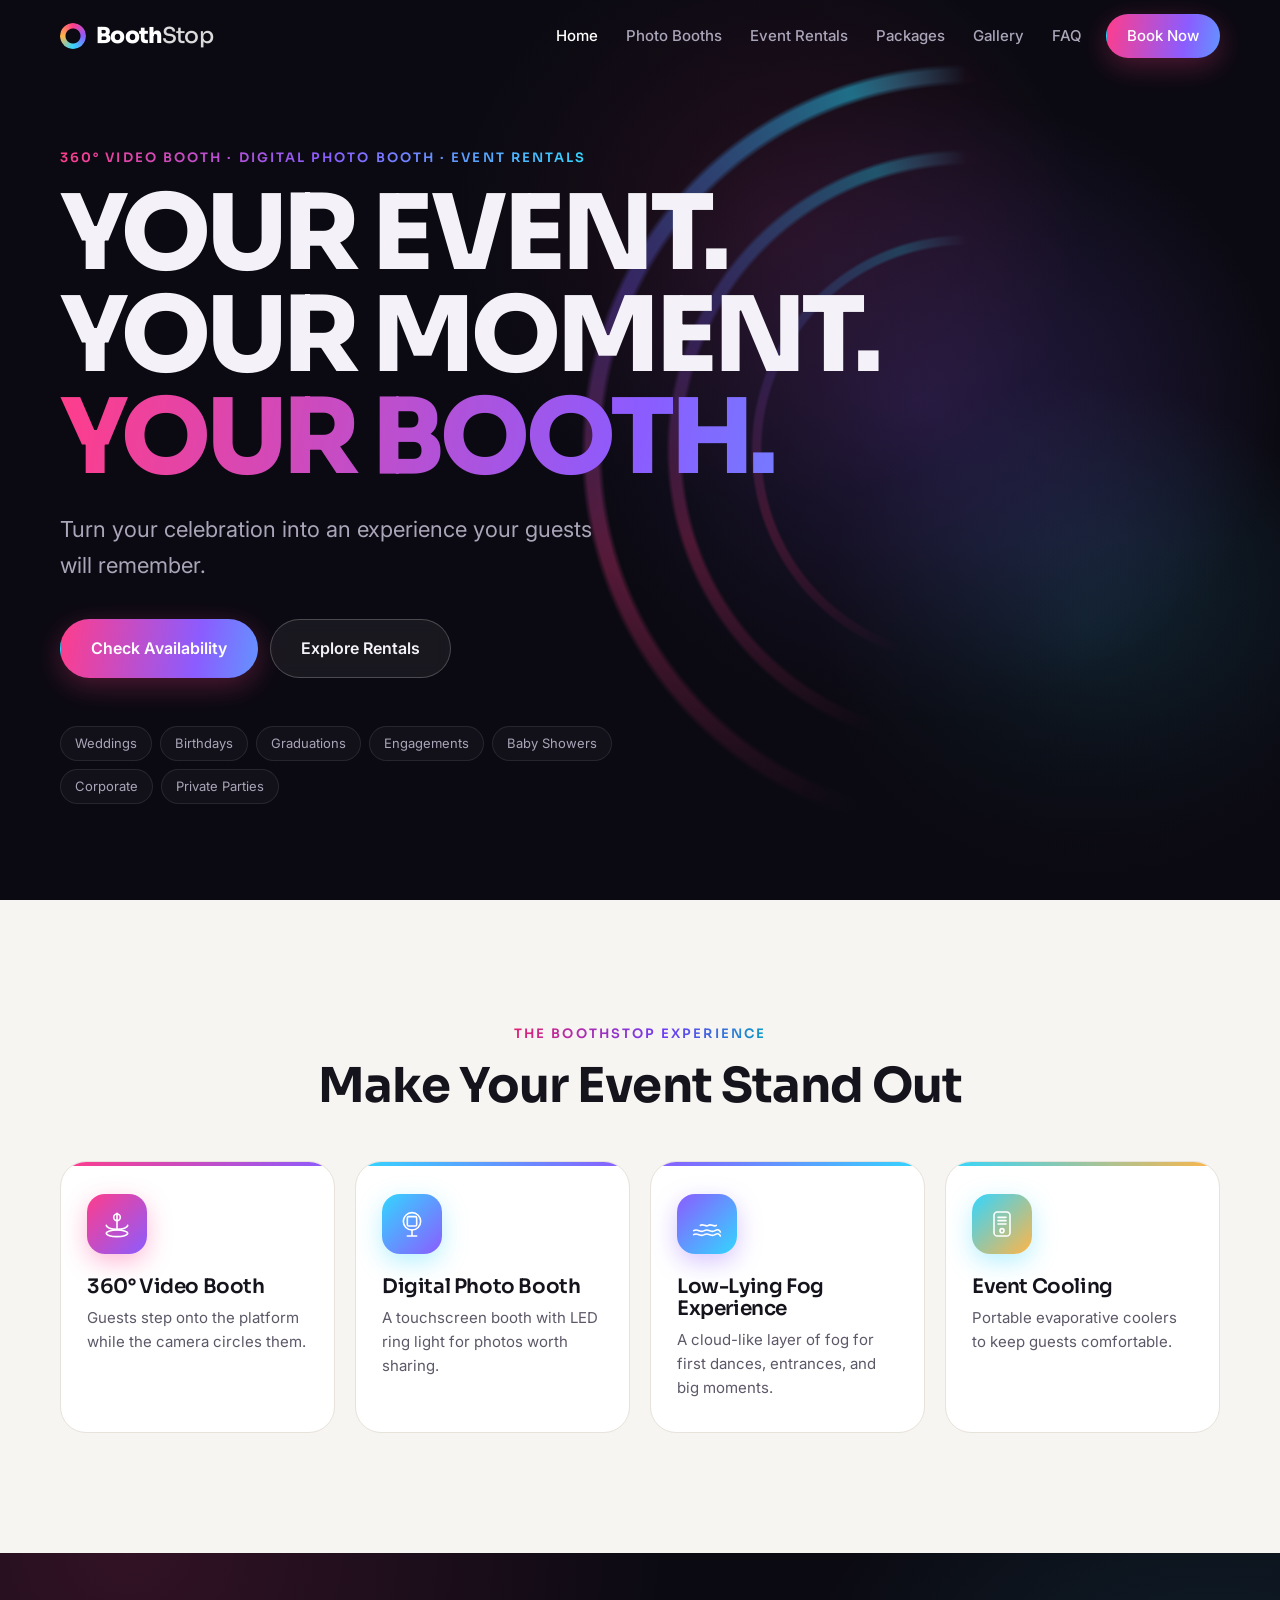
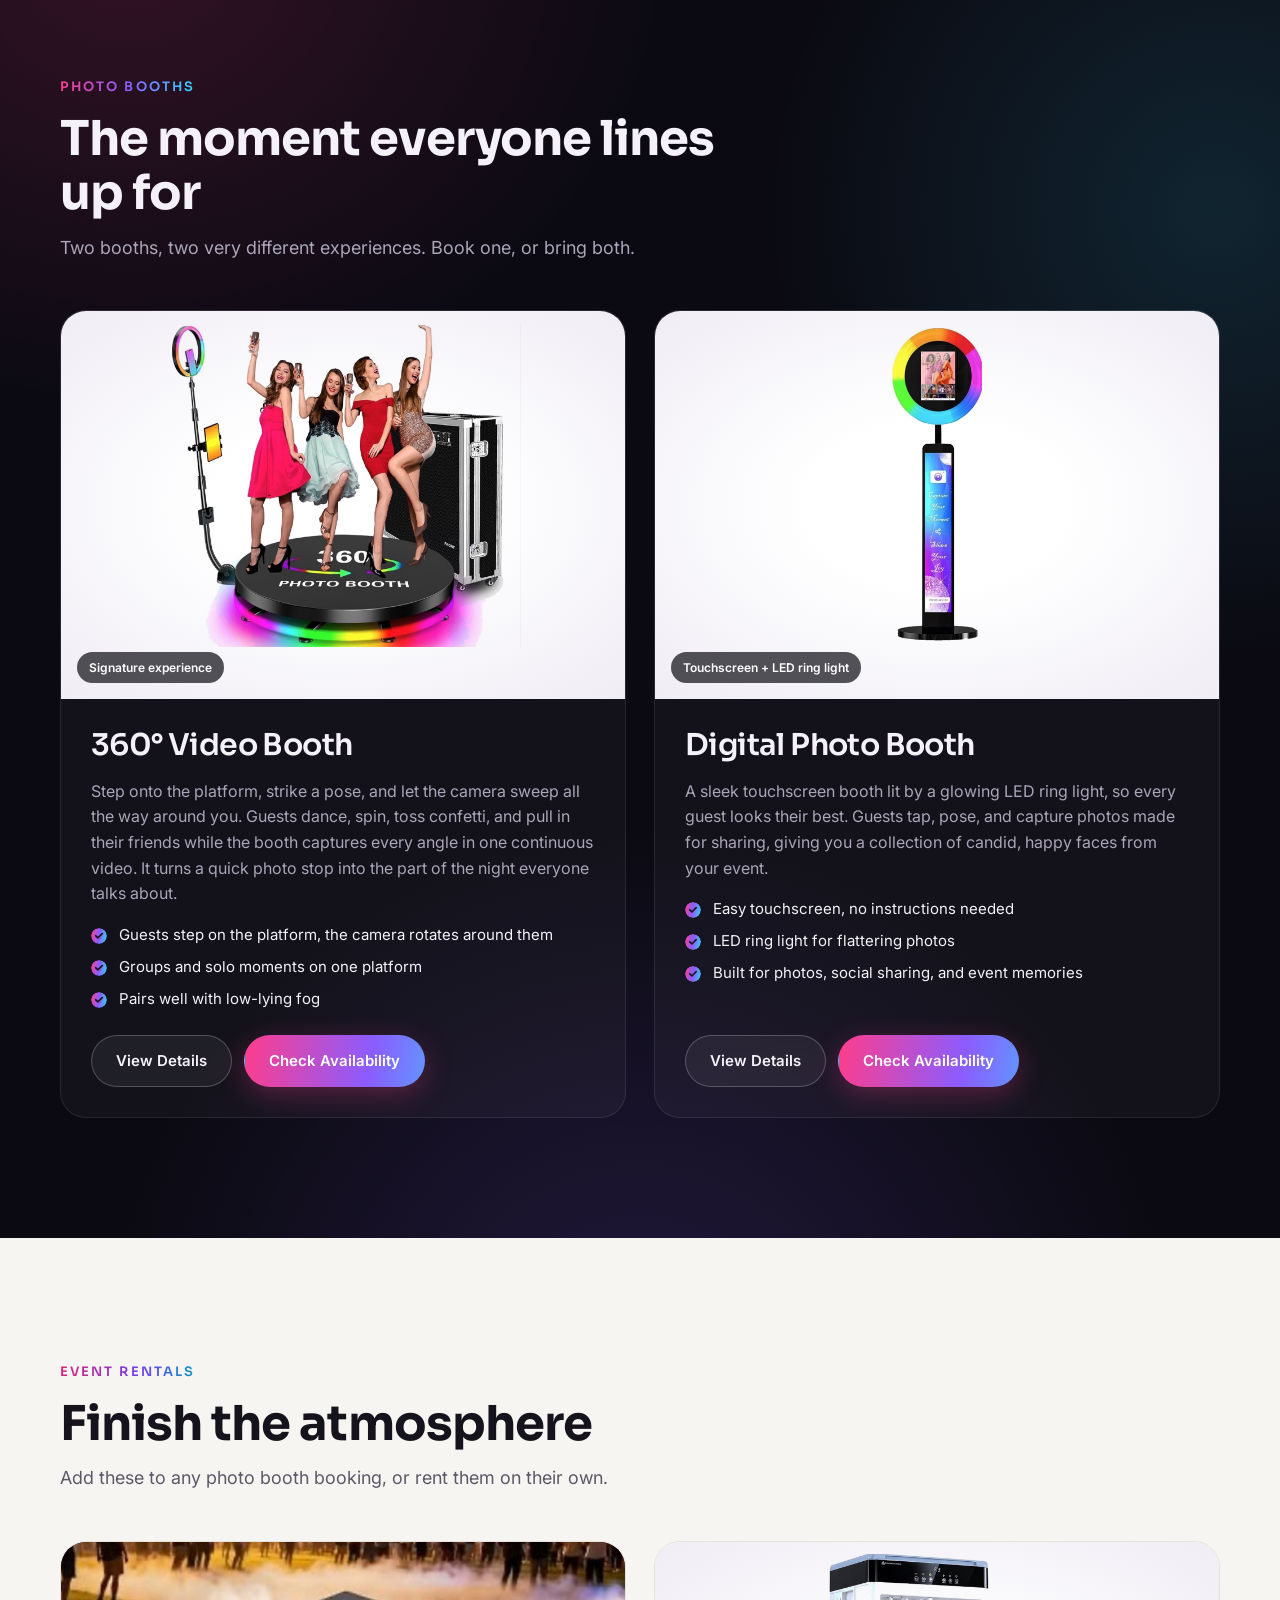
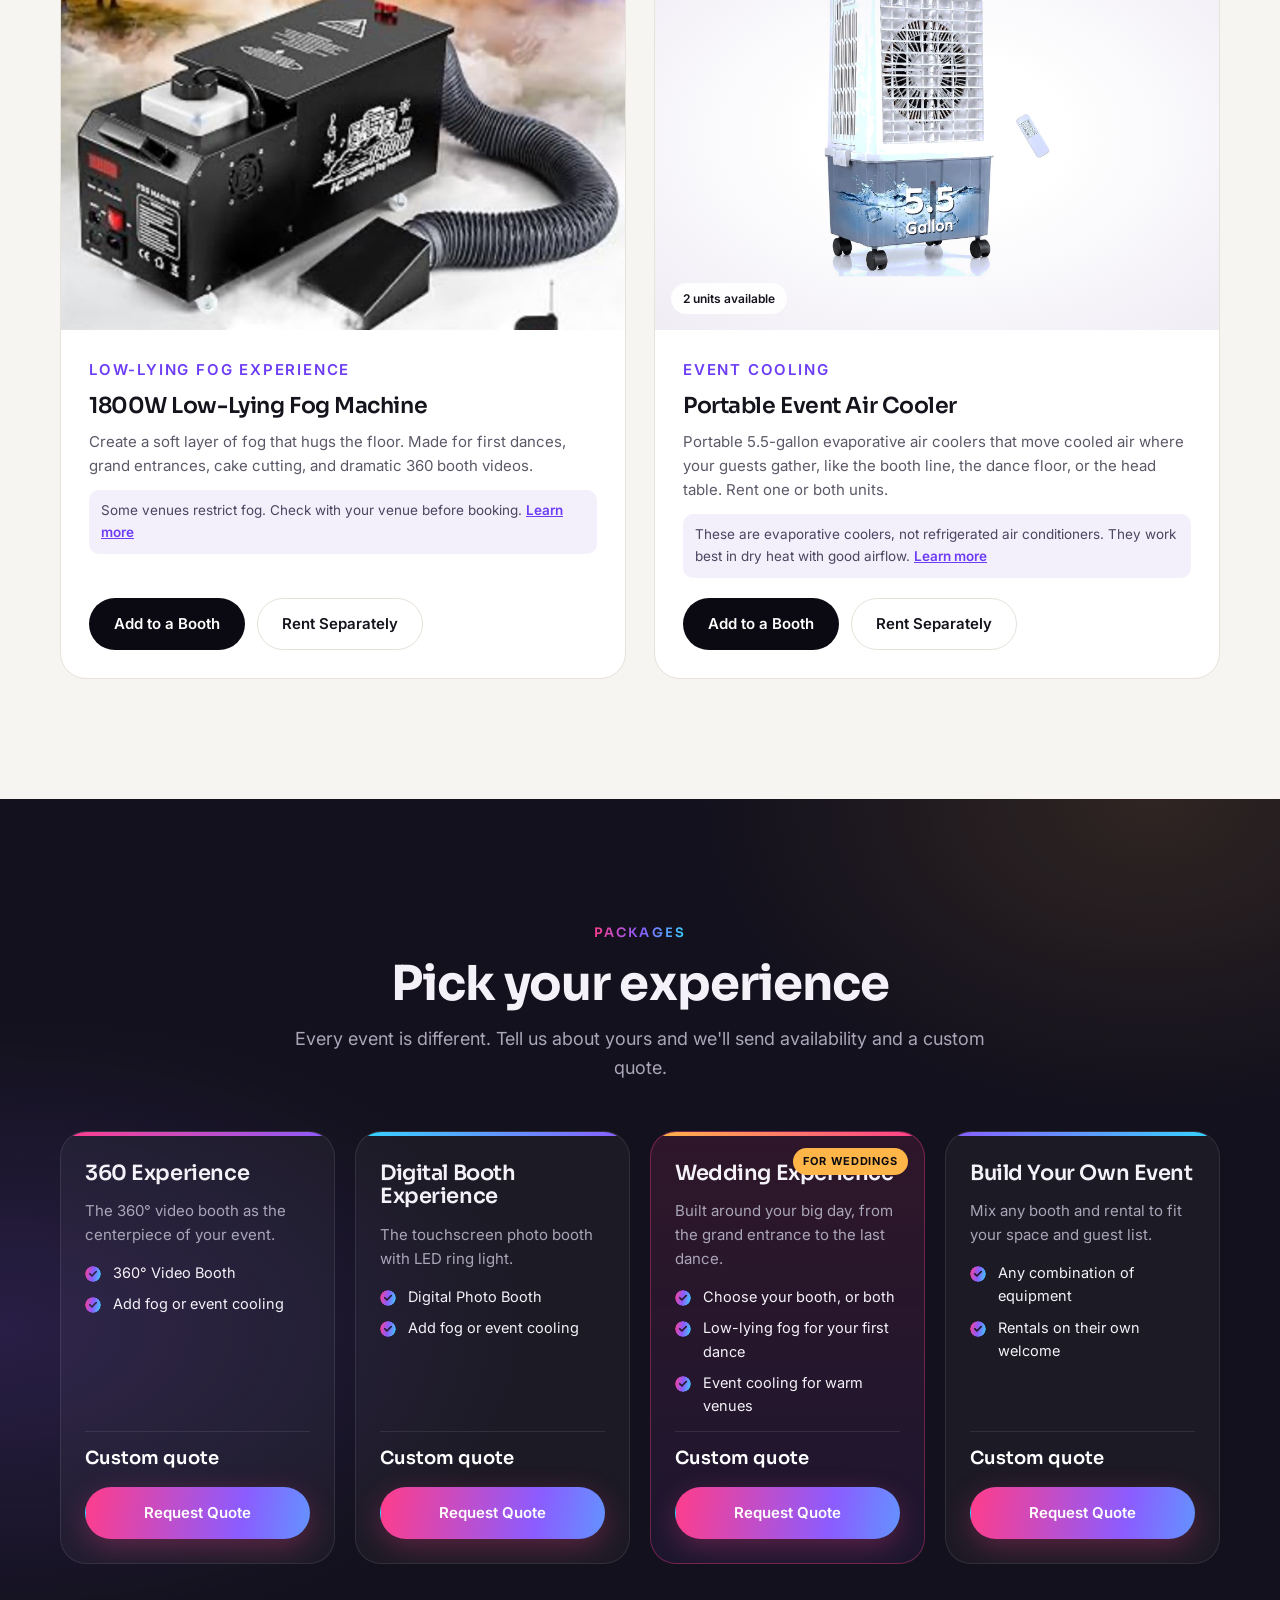
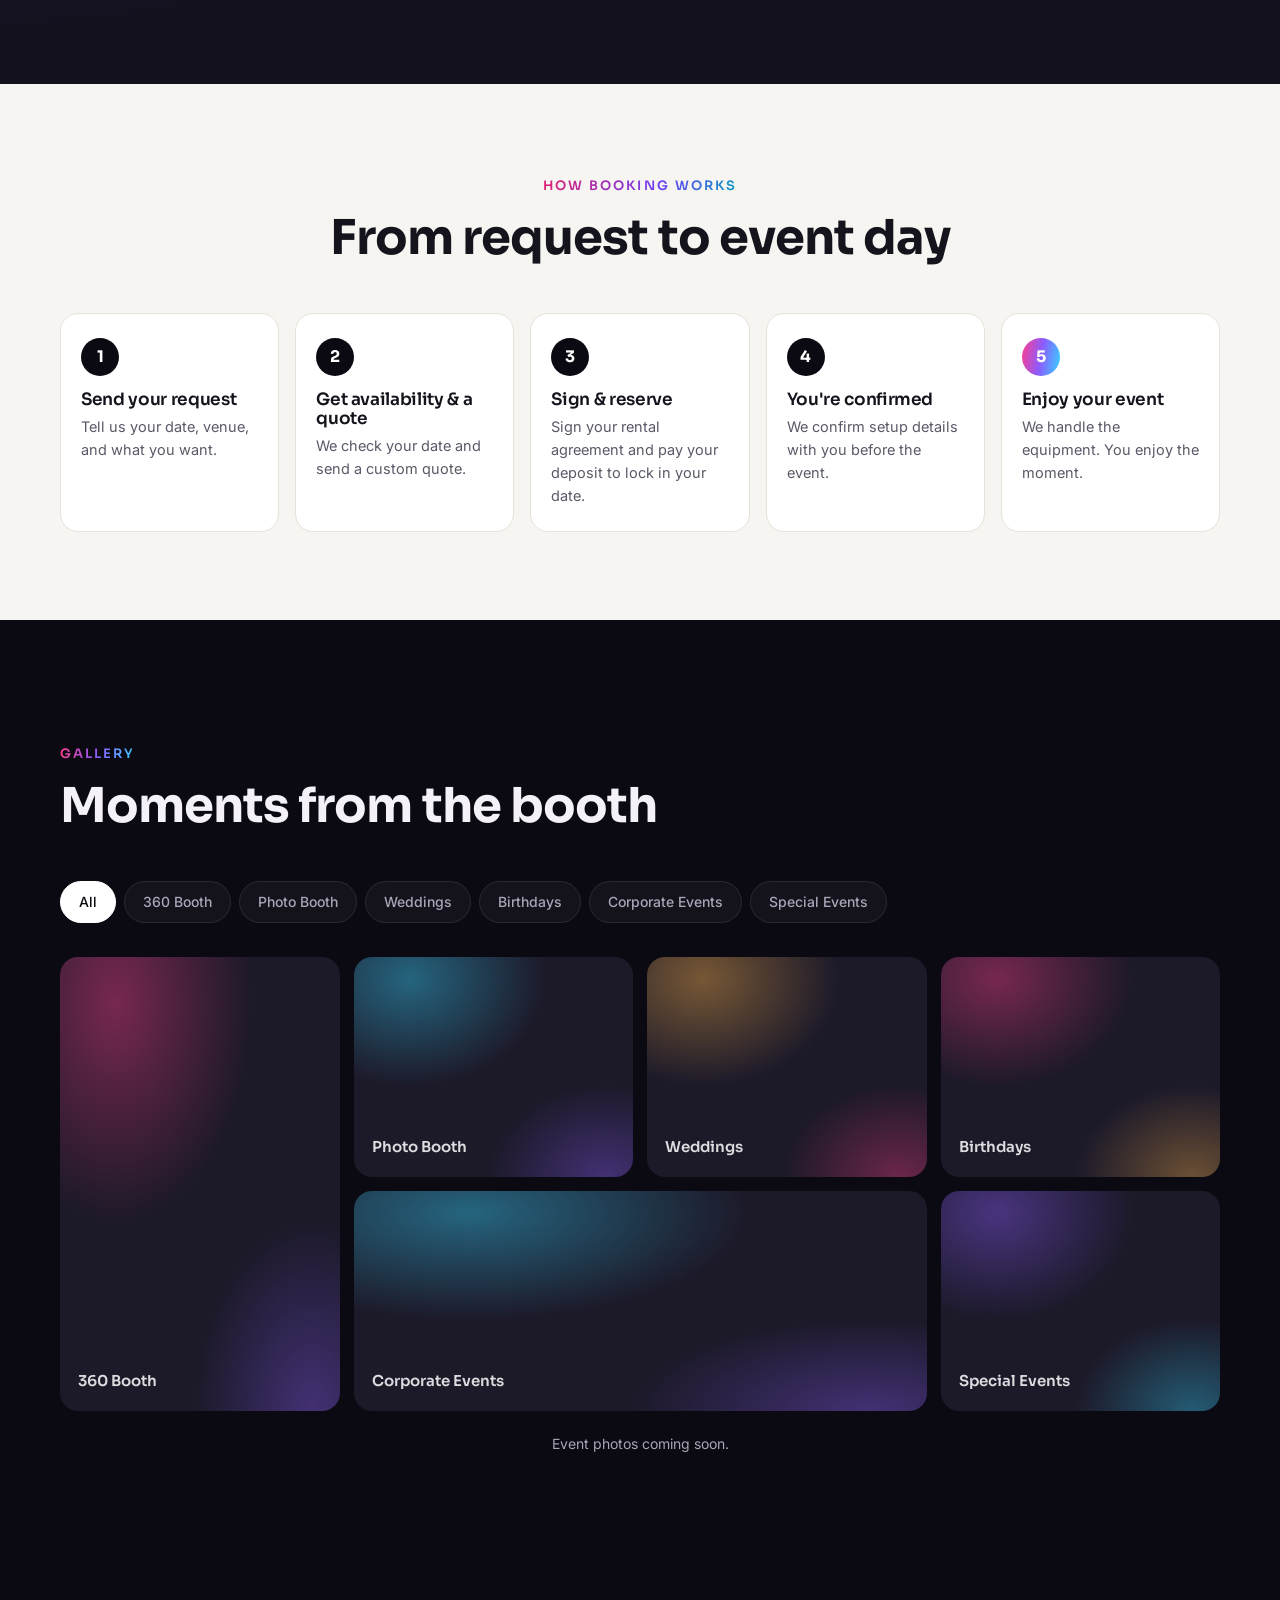
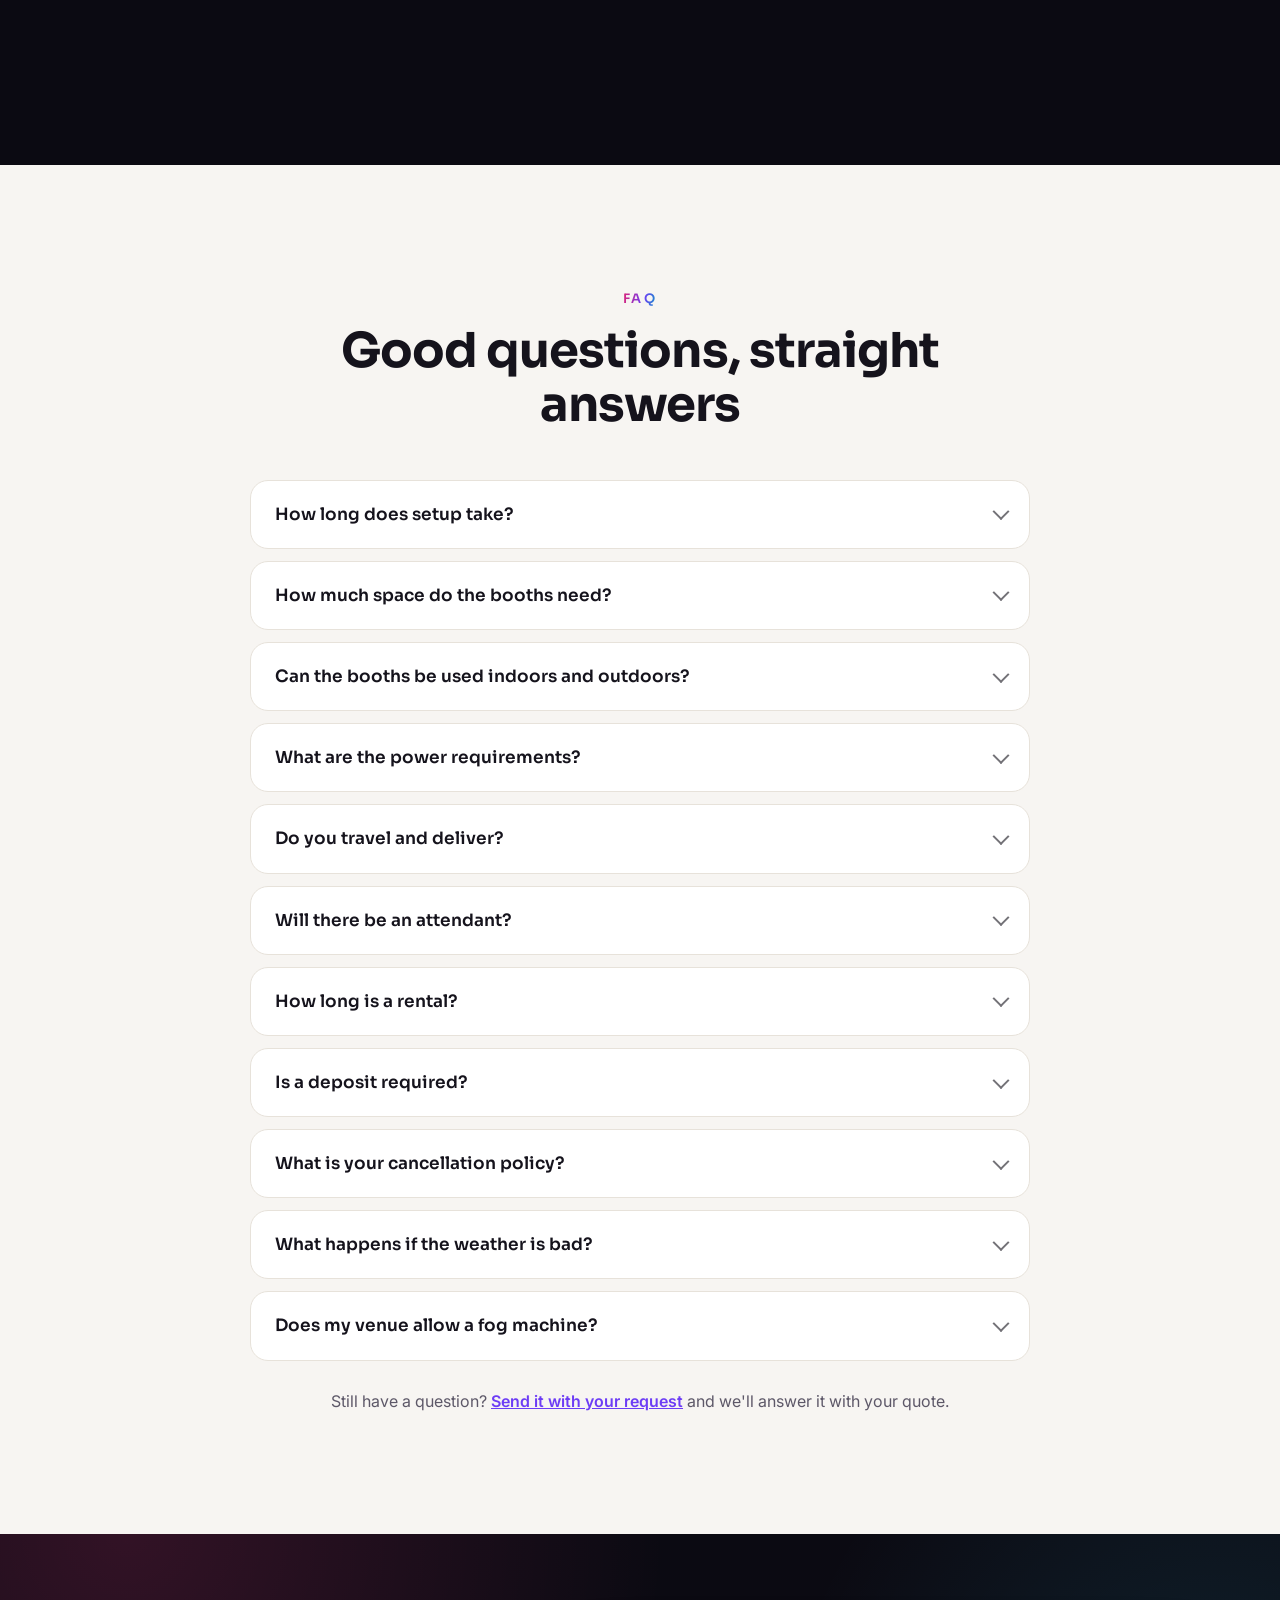
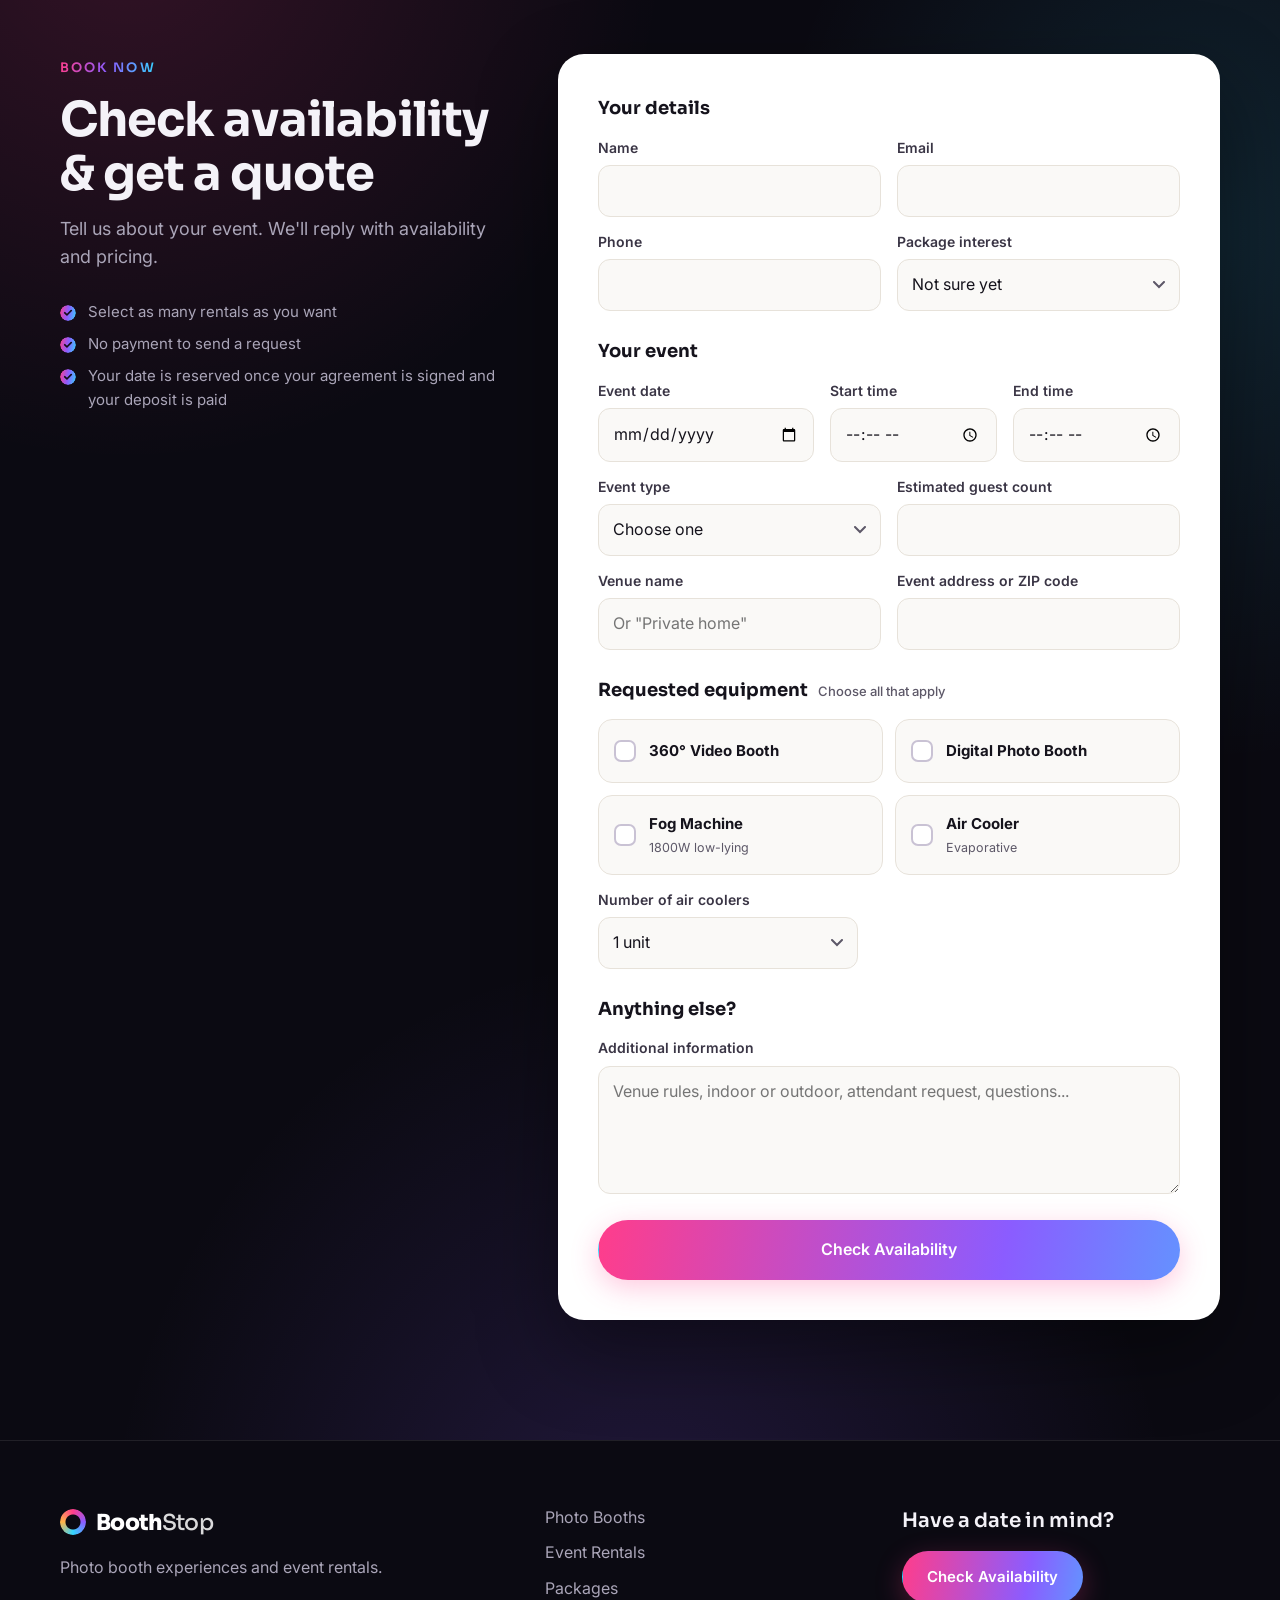
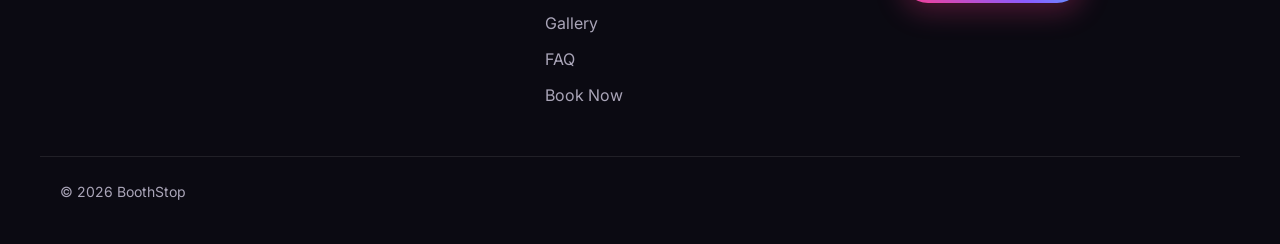
==== commit 97d1bcb2: "Add BoothStop equipment photos Add product photos for the 360 booth, digital booth, fog machine, and" ====
--- a/boothstop/index.html
+++ b/boothstop/index.html
@@ -179,7 +179,7 @@
 
     <div class="rental-grid">
       <article class="rental-card reveal">
-        <div class="media product" data-label="Low-Lying Fog Machine" style="--c1:var(--violet);--c2:var(--cyan)">
+        <div class="media" data-label="Low-Lying Fog Machine" style="--c1:var(--violet);--c2:var(--cyan)">
           <!-- Your photo: images/fog-machine.jpg -->
           <img src="images/fog-machine.jpg" alt="BoothStop 1800W low-lying fog machine" loading="lazy" data-optional>
         </div>
--- a/boothstop/styles.css
+++ b/boothstop/styles.css
@@ -143,9 +143,9 @@
 .media::after{content:"";position:absolute;left:50%;top:50%;width:min(46%,220px);aspect-ratio:1;transform:translate(-50%,-50%);border-radius:50%;background:conic-gradient(from 90deg,var(--c1,var(--magenta)),var(--c2,var(--cyan)),var(--c1,var(--magenta)));-webkit-mask:radial-gradient(circle,transparent 62%,#000 63%);mask:radial-gradient(circle,transparent 62%,#000 63%);opacity:.75;filter:drop-shadow(0 0 22px color-mix(in srgb,var(--c1,var(--magenta)) 60%,transparent))}
 .media.has-img::after{display:none}
 .media img{position:absolute;inset:0;width:100%;height:100%;object-fit:cover;transition:transform .6s ease}
-.media.product.has-img{background:radial-gradient(80% 70% at 50% 45%,#ffffff,#eeeaf3)}
-.media.product img{object-fit:contain;padding:22px}
-.media .tag{position:absolute;top:16px;left:16px;z-index:2;font-size:12px;font-weight:600;padding:6px 12px;border-radius:999px;background:rgba(11,10,18,.7);color:#fff;backdrop-filter:blur(6px);-webkit-backdrop-filter:blur(6px)}
+.media.product.has-img{background:radial-gradient(75% 70% at 50% 50%,#ffffff 30%,#efecf4)}
+.media.product img{object-fit:contain;padding:12px 12px 52px;mix-blend-mode:multiply}
+.media .tag{position:absolute;bottom:16px;left:16px;z-index:2;font-size:12px;font-weight:600;padding:6px 12px;border-radius:999px;background:rgba(11,10,18,.7);color:#fff;backdrop-filter:blur(6px);-webkit-backdrop-filter:blur(6px)}
 .media .tag-light{background:rgba(255,255,255,.9);color:var(--text-dark)}
 
 /* ============ STAND OUT FEATURES ============ */
@@ -177,17 +177,17 @@
 
 /* ============ RENTAL CARDS ============ */
 .rental-grid{display:grid;grid-template-columns:1fr 1fr;gap:28px}
-.rental-card{background:var(--paper-2);border:1px solid var(--paper-line);border-radius:var(--r-lg);overflow:hidden;display:grid;grid-template-columns:1fr 1.1fr;transition:box-shadow .3s}
+.rental-card{background:var(--paper-2);border:1px solid var(--paper-line);border-radius:var(--r-lg);overflow:hidden;display:flex;flex-direction:column;transition:box-shadow .3s}
 .rental-card:hover{box-shadow:var(--shadow)}
-.rental-card .media{aspect-ratio:auto;min-height:100%}
+.rental-card .media{aspect-ratio:16/11}
 .rental-card .card-body{padding:28px;gap:12px}
 .rental-card h3{font-size:22px}
 .rental-card .card-body>p{color:var(--text-dark-2);font-size:15px}
 .kicker{font-size:12px;font-weight:600;letter-spacing:.12em;text-transform:uppercase;color:#6d3df5!important}
 .note{font-size:13.5px!important;background:#f3f0fb;border-radius:var(--r-sm);padding:10px 12px;color:#4b4560!important}
 .note a{color:#6d3df5;font-weight:600}
-@media (max-width:1060px){.rental-grid{grid-template-columns:1fr}}
-@media (max-width:620px){.rental-card{grid-template-columns:1fr}.rental-card .media{aspect-ratio:4/3}.rental-card .card-body{padding:22px}}
+@media (max-width:860px){.rental-grid{grid-template-columns:1fr}}
+@media (max-width:620px){.rental-card .media{aspect-ratio:4/3}.rental-card .card-body{padding:22px}}
 
 /* ============ PACKAGES ============ */
 .package-grid{display:grid;grid-template-columns:repeat(4,1fr);gap:20px;align-items:stretch}
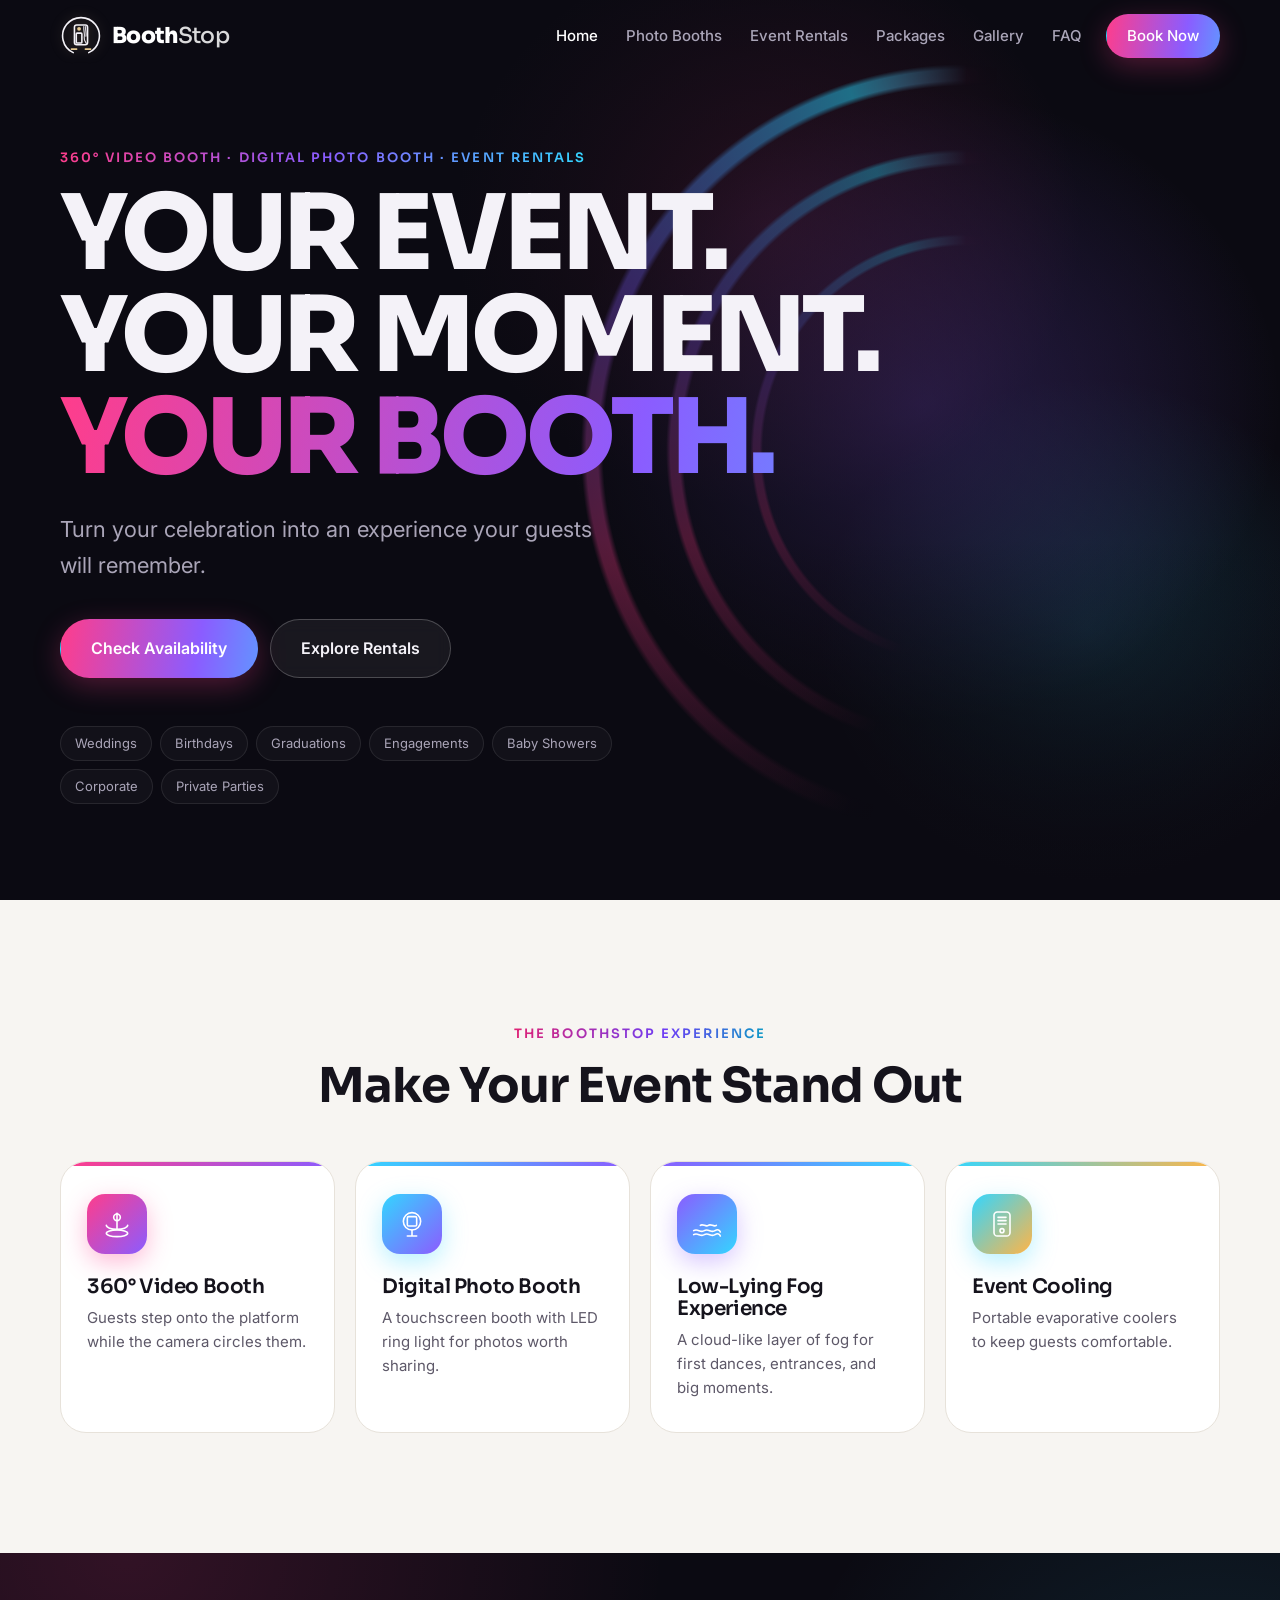
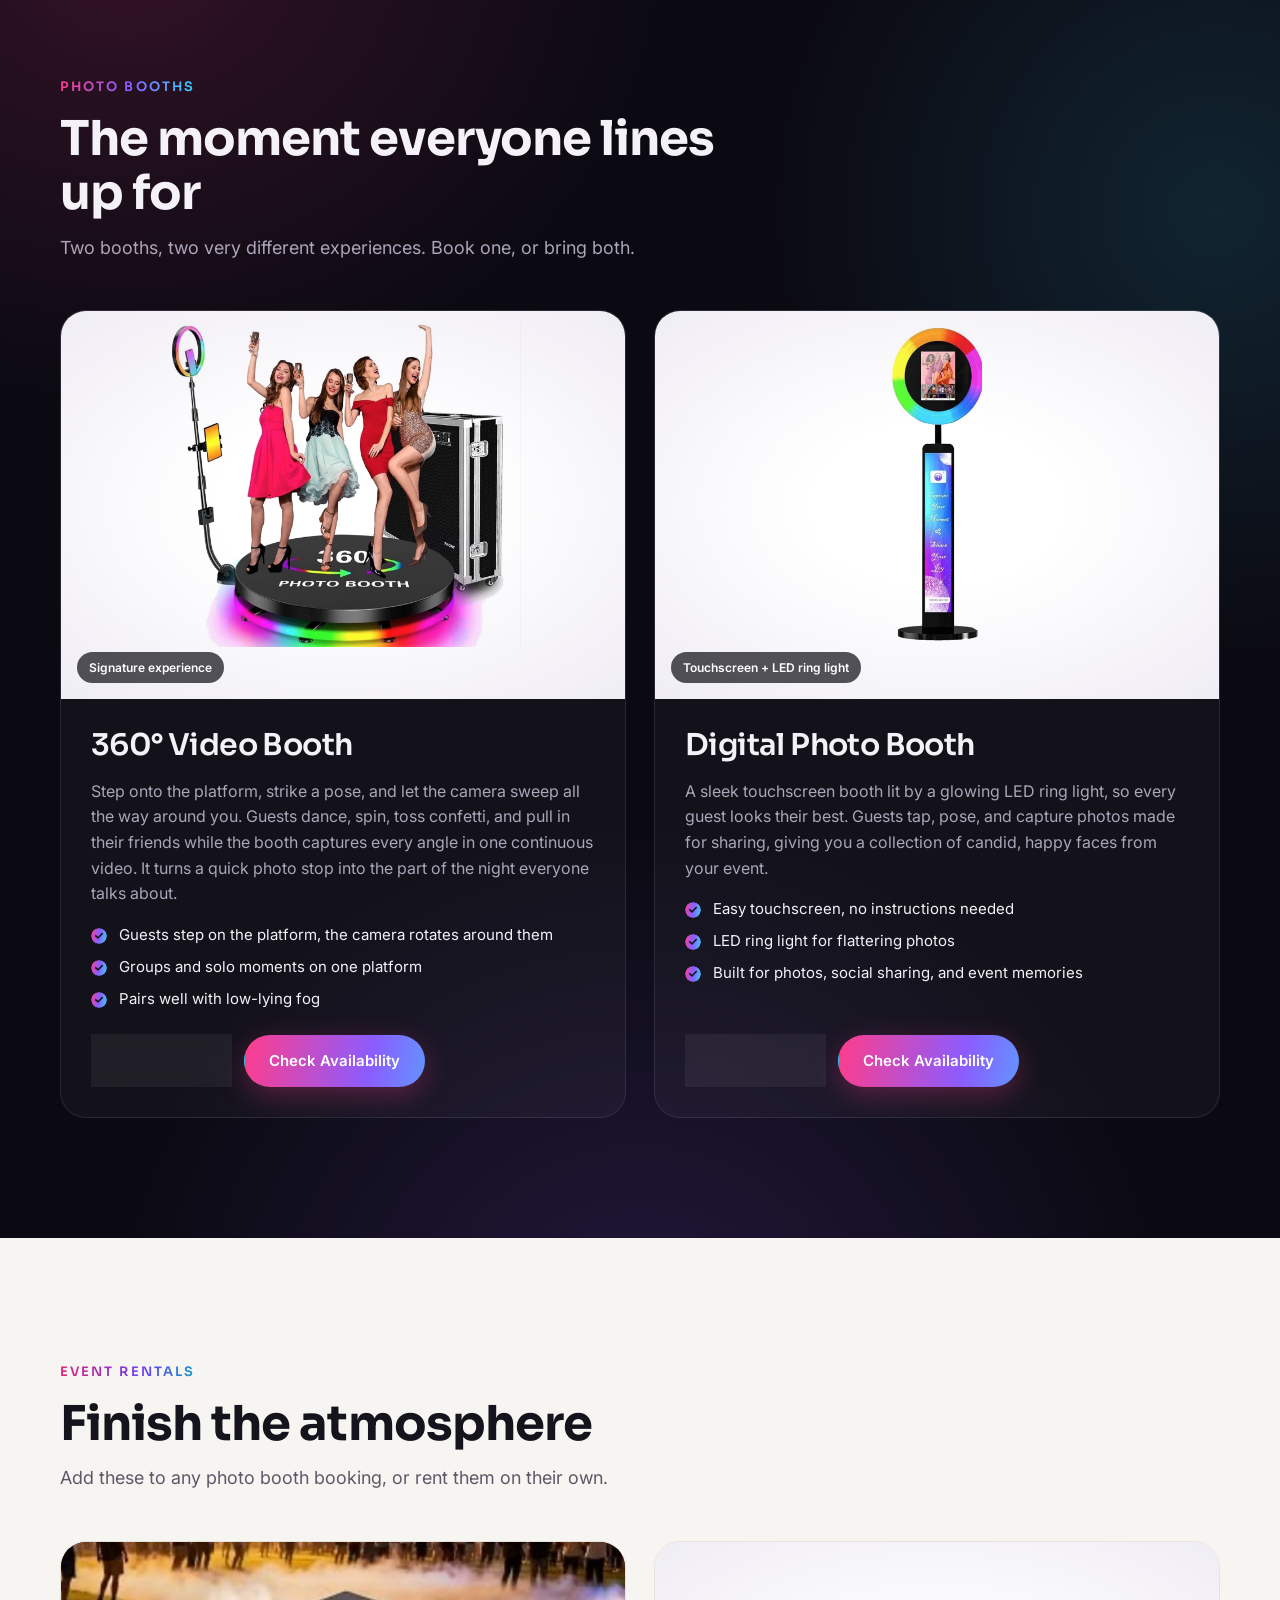
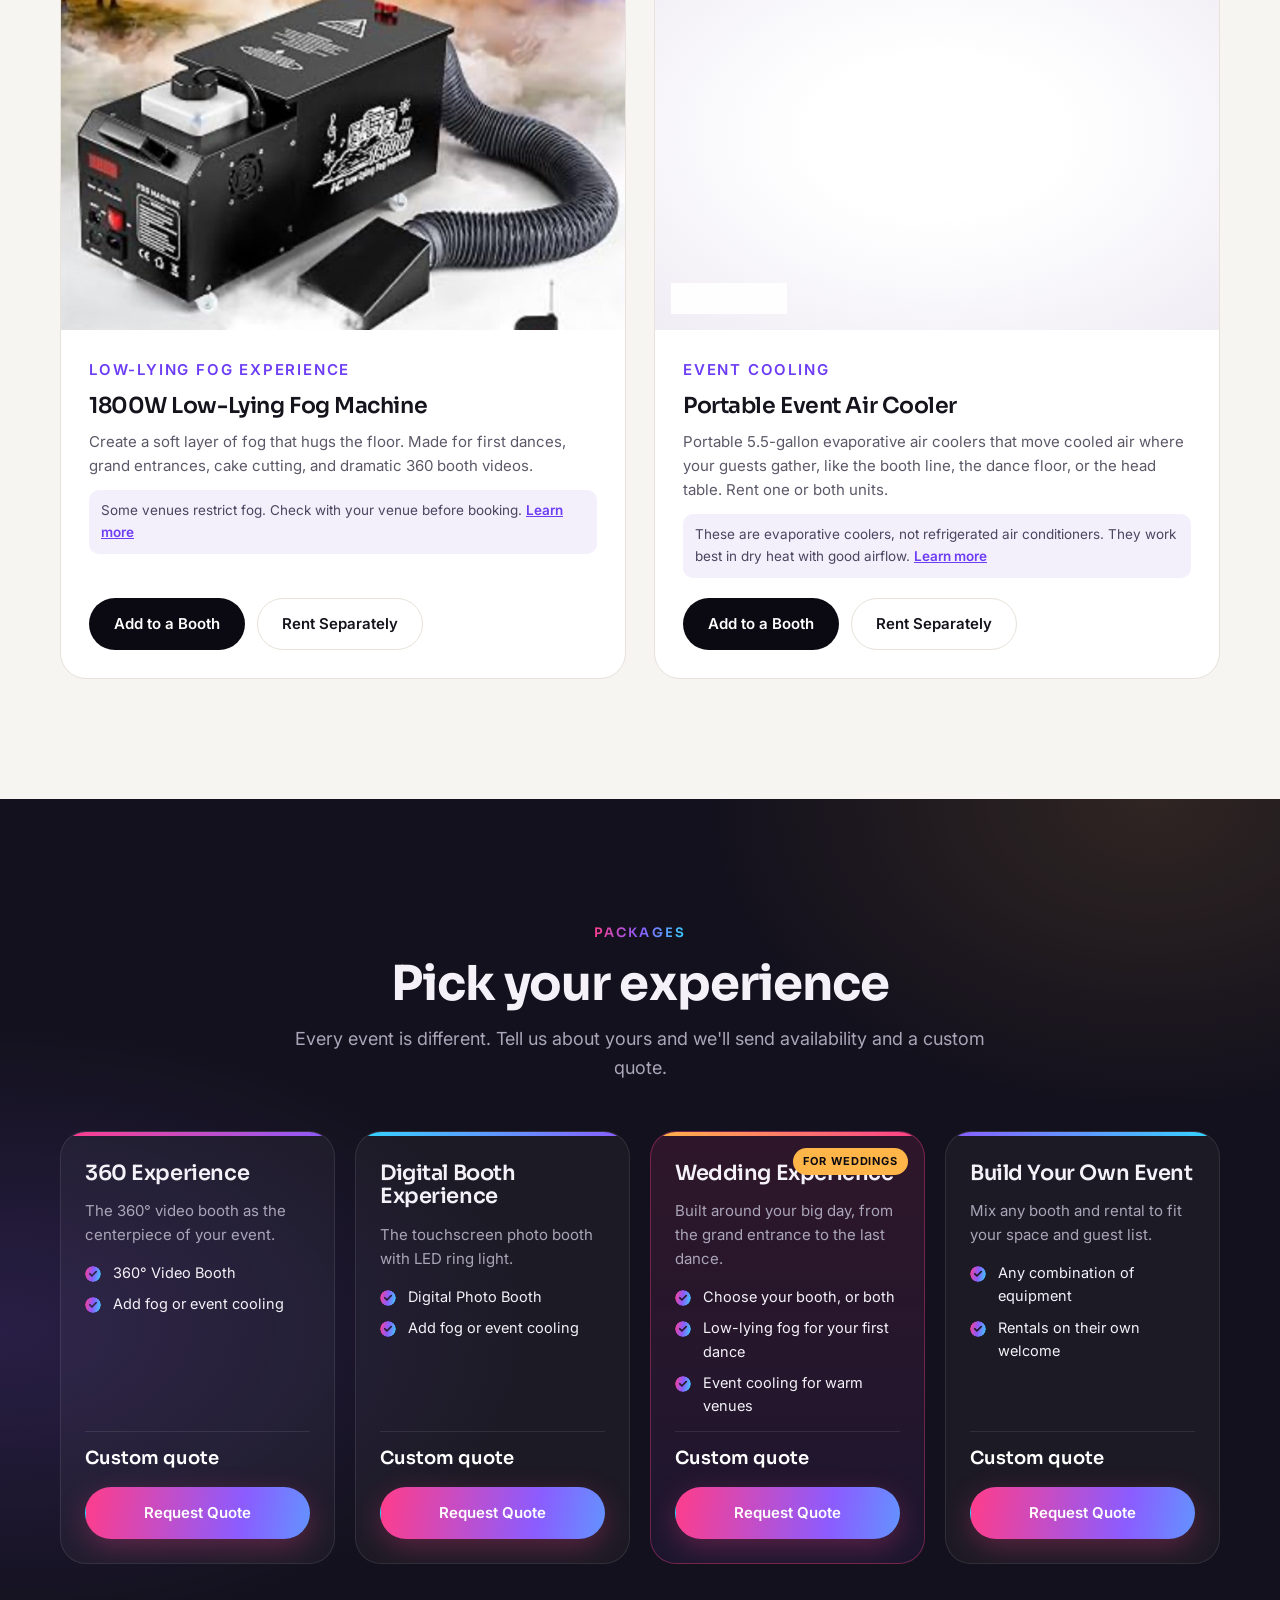
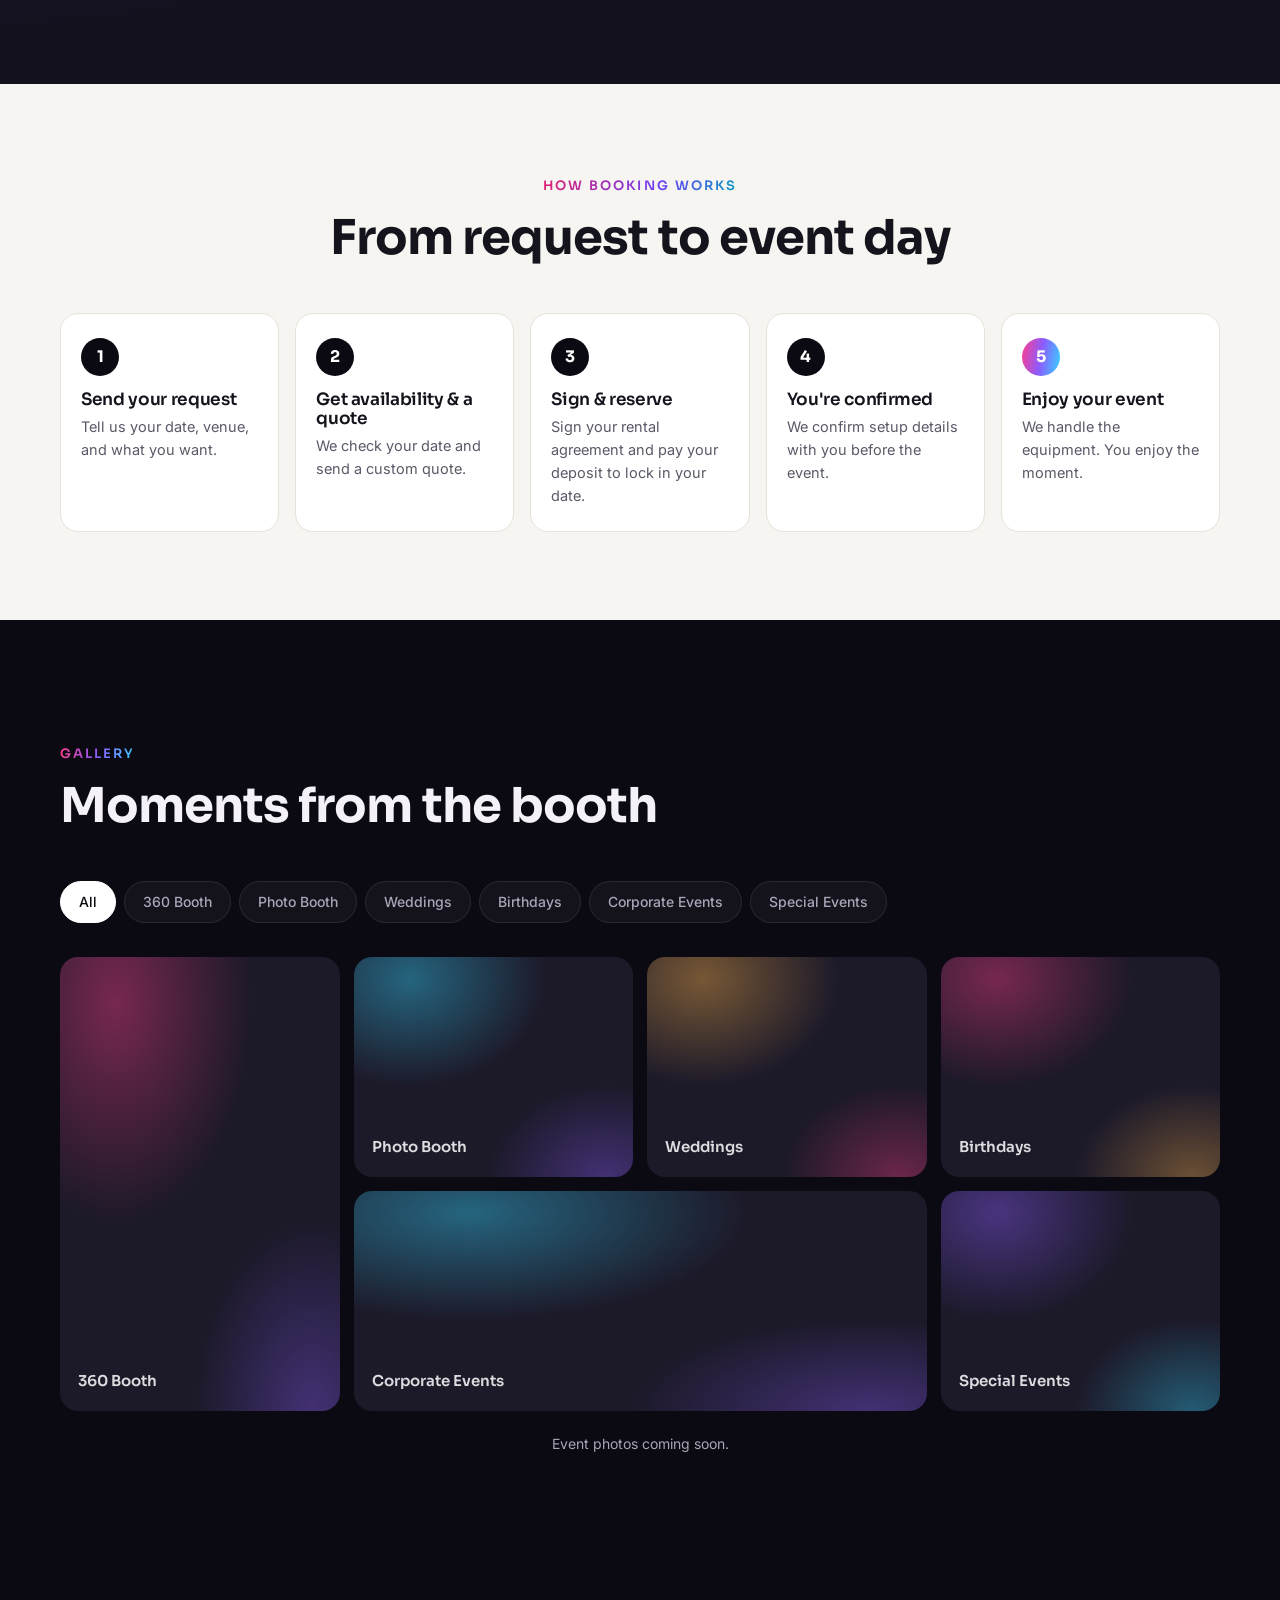
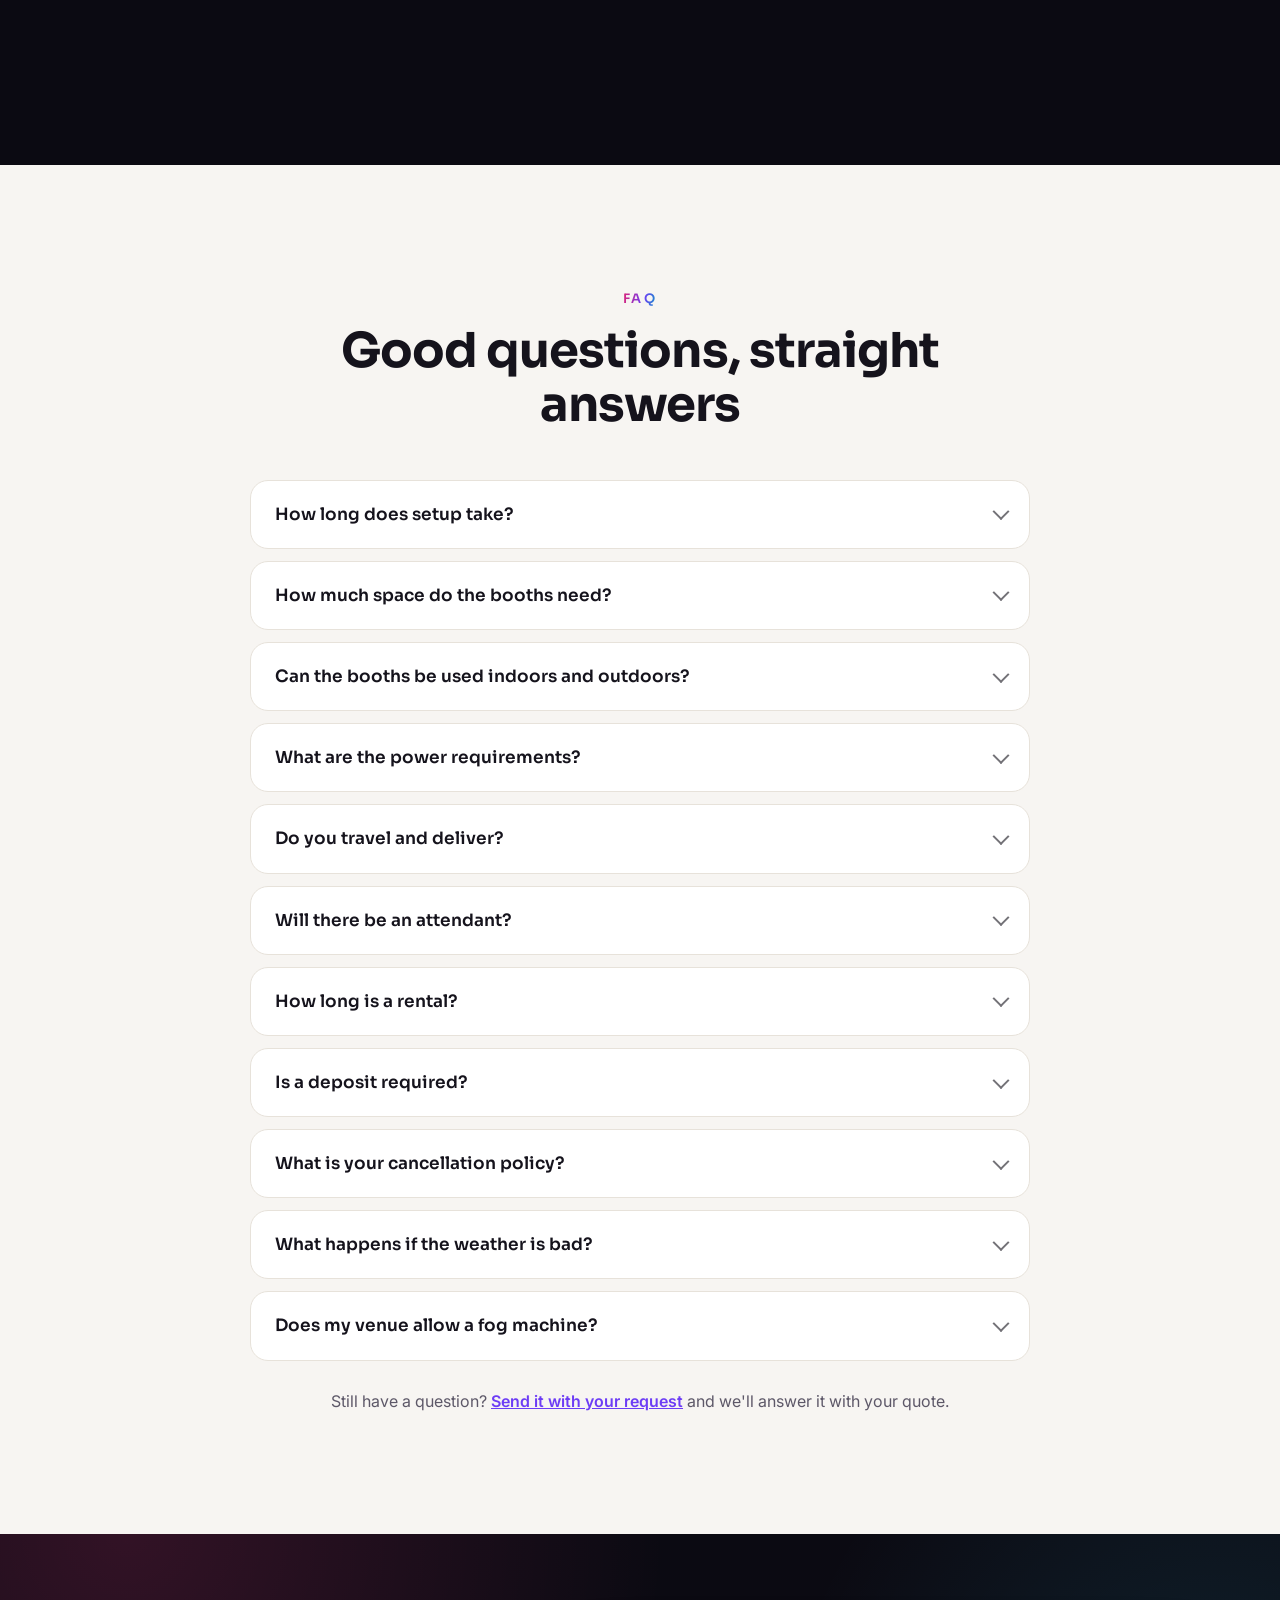
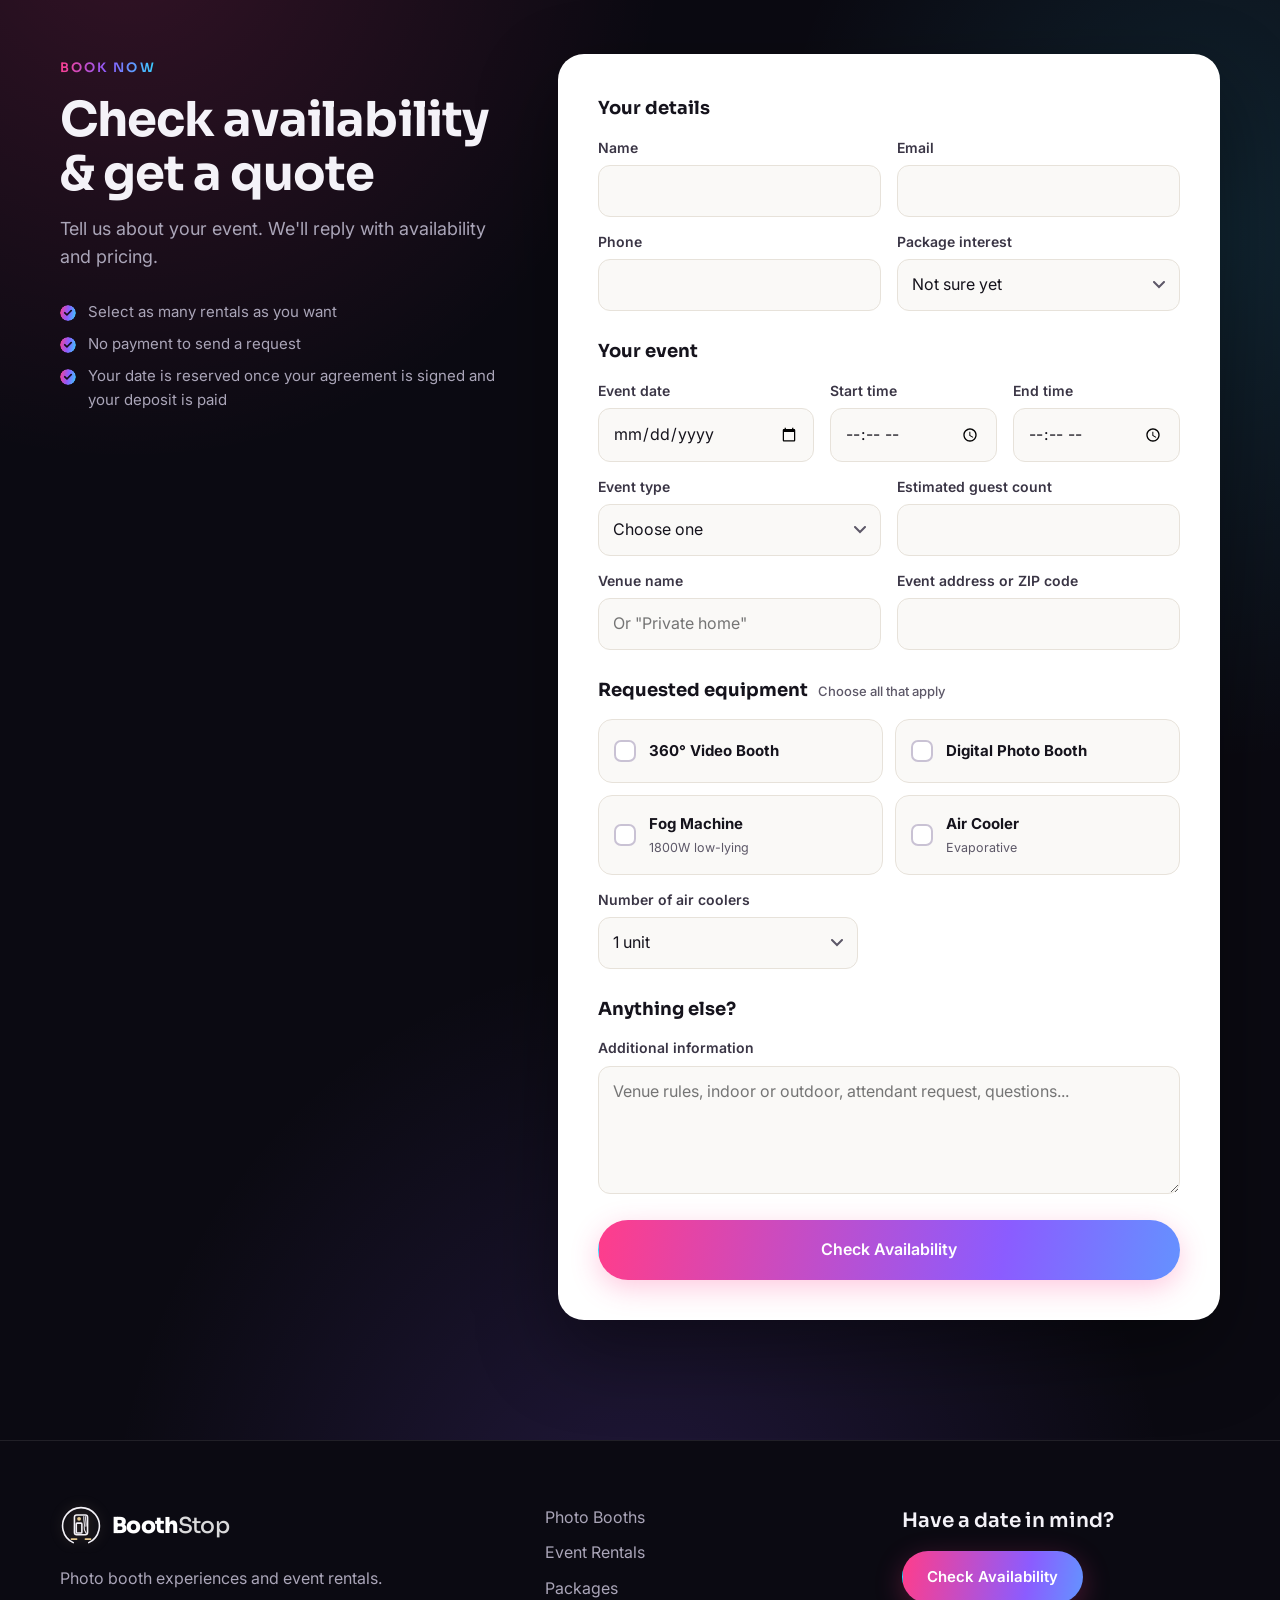
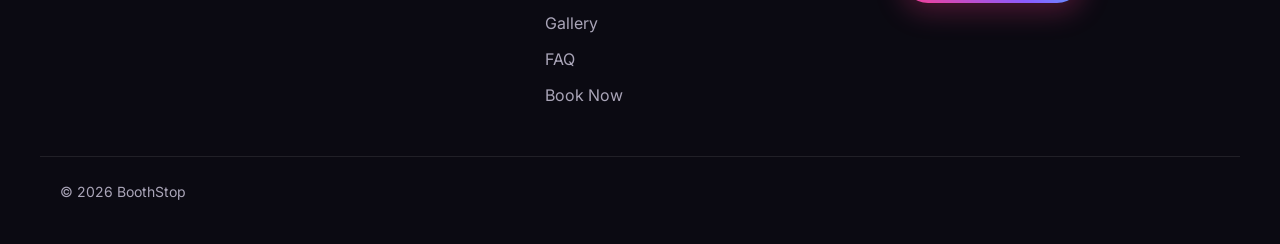
==== commit b9341e02: "Add BoothStop logo mark to header, footer, and favicon Redraw the BoothStop booth-and-arc logo as an" ====
--- a/boothstop/index.html
+++ b/boothstop/index.html
@@ -10,7 +10,7 @@
 <meta property="og:description" content="360° video booth, digital photo booth, low-lying fog, and event cooling rentals.">
 <meta property="og:type" content="website">
 <meta property="og:image" content="images/hero.jpg">
-<link rel="icon" href="data:image/svg+xml,<svg xmlns='http://www.w3.org/2000/svg' viewBox='0 0 100 100'><defs><linearGradient id='g' x1='0' y1='0' x2='1' y2='1'><stop offset='0' stop-color='%23ff3d8b'/><stop offset='1' stop-color='%2333d6ff'/></linearGradient></defs><circle cx='50' cy='50' r='38' fill='none' stroke='url(%23g)' stroke-width='14'/></svg>">
+<link rel="icon" href="data:image/svg+xml,<svg xmlns='http://www.w3.org/2000/svg' viewBox='0 0 48 48'><rect width='48' height='48' rx='11' fill='%230b0a12'/><path d='M15.13 43.03A21 21 0 1 1 32.87 43.03' fill='none' stroke='%23f4f2f8' stroke-width='1.8' stroke-linecap='round'/><rect x='16.5' y='11.5' width='15' height='22.5' rx='2.6' fill='none' stroke='%23f4f2f8' stroke-width='1.8' stroke-linecap='round'/><rect x='18.6' y='20.7' width='6.4' height='11.3' rx='1' fill='none' stroke='%23f4f2f8' stroke-width='1.8' stroke-linecap='round'/><path d='M27.2 13.1c-.6 5 1.6 8.6.5 12.6-.6 2.6 1.4 5.2 2.3 6.6M29.3 13.1c-.5 4.4 1.1 7.6.4 11.2' fill='none' stroke='%23f4f2f8' stroke-width='1.3' stroke-linecap='round'/><circle cx='21.8' cy='15.8' r='2.2' fill='%23e6c98f'/><path d='M13 39h6M29 39h6' fill='none' stroke='%23e6c98f' stroke-width='1.8' stroke-linecap='round'/></svg>">
 <link rel="preconnect" href="https://fonts.googleapis.com">
 <link rel="preconnect" href="https://fonts.gstatic.com" crossorigin>
 <link href="https://fonts.googleapis.com/css2?family=Inter:wght@400;500;600&family=Sora:wght@500;600;700;800&display=swap" rel="stylesheet">
@@ -18,13 +18,15 @@
 </head>
 <body>
 
+<svg width="0" height="0" style="position:absolute" aria-hidden="true"><symbol id="bs-mark" viewBox="0 0 48 48"><path d="M15.13 43.03A21 21 0 1 1 32.87 43.03" fill="none" stroke="currentColor" stroke-width="1.8" stroke-linecap="round" stroke-linejoin="round"/><rect x="16.5" y="11.5" width="15" height="22.5" rx="2.6" fill="none" stroke="currentColor" stroke-width="1.8" stroke-linecap="round" stroke-linejoin="round"/><rect x="18.6" y="20.7" width="6.4" height="11.3" rx="1" fill="none" stroke="currentColor" stroke-width="1.8" stroke-linecap="round" stroke-linejoin="round"/><path d="M27.2 13.1c-.6 5 1.6 8.6.5 12.6-.6 2.6 1.4 5.2 2.3 6.6M29.3 13.1c-.5 4.4 1.1 7.6.4 11.2" fill="none" stroke="currentColor" stroke-width="1.3" stroke-linecap="round" opacity=".9"/><circle cx="21.8" cy="15.8" r="2.2" fill="#e6c98f"/><path d="M13 39h6M29 39h6" fill="none" stroke="#e6c98f" stroke-width="1.8" stroke-linecap="round"/></symbol></svg>
+
 <a class="skip" href="#main">Skip to content</a>
 
 <!-- ============ HEADER ============ -->
 <header class="site-header" id="top">
   <div class="wrap header-inner">
     <a href="#home" class="brand" aria-label="BoothStop home">
-      <span class="brand-ring" aria-hidden="true"></span>
+      <svg class="brand-mark" aria-hidden="true"><use href="#bs-mark"/></svg>
       <span class="brand-name">Booth<span>Stop</span></span>
     </a>
     <nav class="nav" id="nav" aria-label="Main">
@@ -502,7 +504,7 @@
 <footer class="site-footer dark">
   <div class="wrap footer-inner">
     <div>
-      <a href="#home" class="brand"><span class="brand-ring" aria-hidden="true"></span><span class="brand-name">Booth<span>Stop</span></span></a>
+      <a href="#home" class="brand"><svg class="brand-mark" aria-hidden="true"><use href="#bs-mark"/></svg><span class="brand-name">Booth<span>Stop</span></span></a>
       <p class="footer-tag">Photo booth experiences and event rentals.</p>
       <ul class="contact" id="contactList"></ul>
     </div>
--- a/boothstop/styles.css
+++ b/boothstop/styles.css
@@ -17,6 +17,7 @@
   --violet:#8b5cff;
   --cyan:#33d6ff;
   --amber:#ffb547;
+  --gold:#e6c98f;
   --grad:linear-gradient(100deg,var(--magenta),var(--violet) 50%,var(--cyan));
 
   --r-sm:10px;
@@ -90,7 +91,7 @@
 .site-header.scrolled{background:rgba(11,10,18,.82);backdrop-filter:blur(14px) saturate(1.4);-webkit-backdrop-filter:blur(14px) saturate(1.4);border-color:var(--ink-line)}
 .header-inner{height:100%;display:flex;align-items:center;justify-content:space-between;gap:20px}
 .brand{display:inline-flex;align-items:center;gap:10px;text-decoration:none;color:#fff}
-.brand-ring{width:26px;height:26px;border-radius:50%;background:conic-gradient(from 0deg,var(--magenta),var(--violet),var(--cyan),var(--amber),var(--magenta));-webkit-mask:radial-gradient(circle,transparent 7px,#000 8px);mask:radial-gradient(circle,transparent 7px,#000 8px);box-shadow:0 0 18px rgba(255,61,139,.45)}
+.brand-mark{width:42px;height:42px;flex:0 0 auto;overflow:visible;color:#f4f2f8;filter:drop-shadow(0 0 6px rgba(230,201,143,.25))}
 .brand-name{font-family:var(--font-head);font-weight:800;font-size:22px;letter-spacing:-.03em}
 .brand-name span{font-weight:500;opacity:.85}
 .nav{display:flex;align-items:center;gap:4px}
